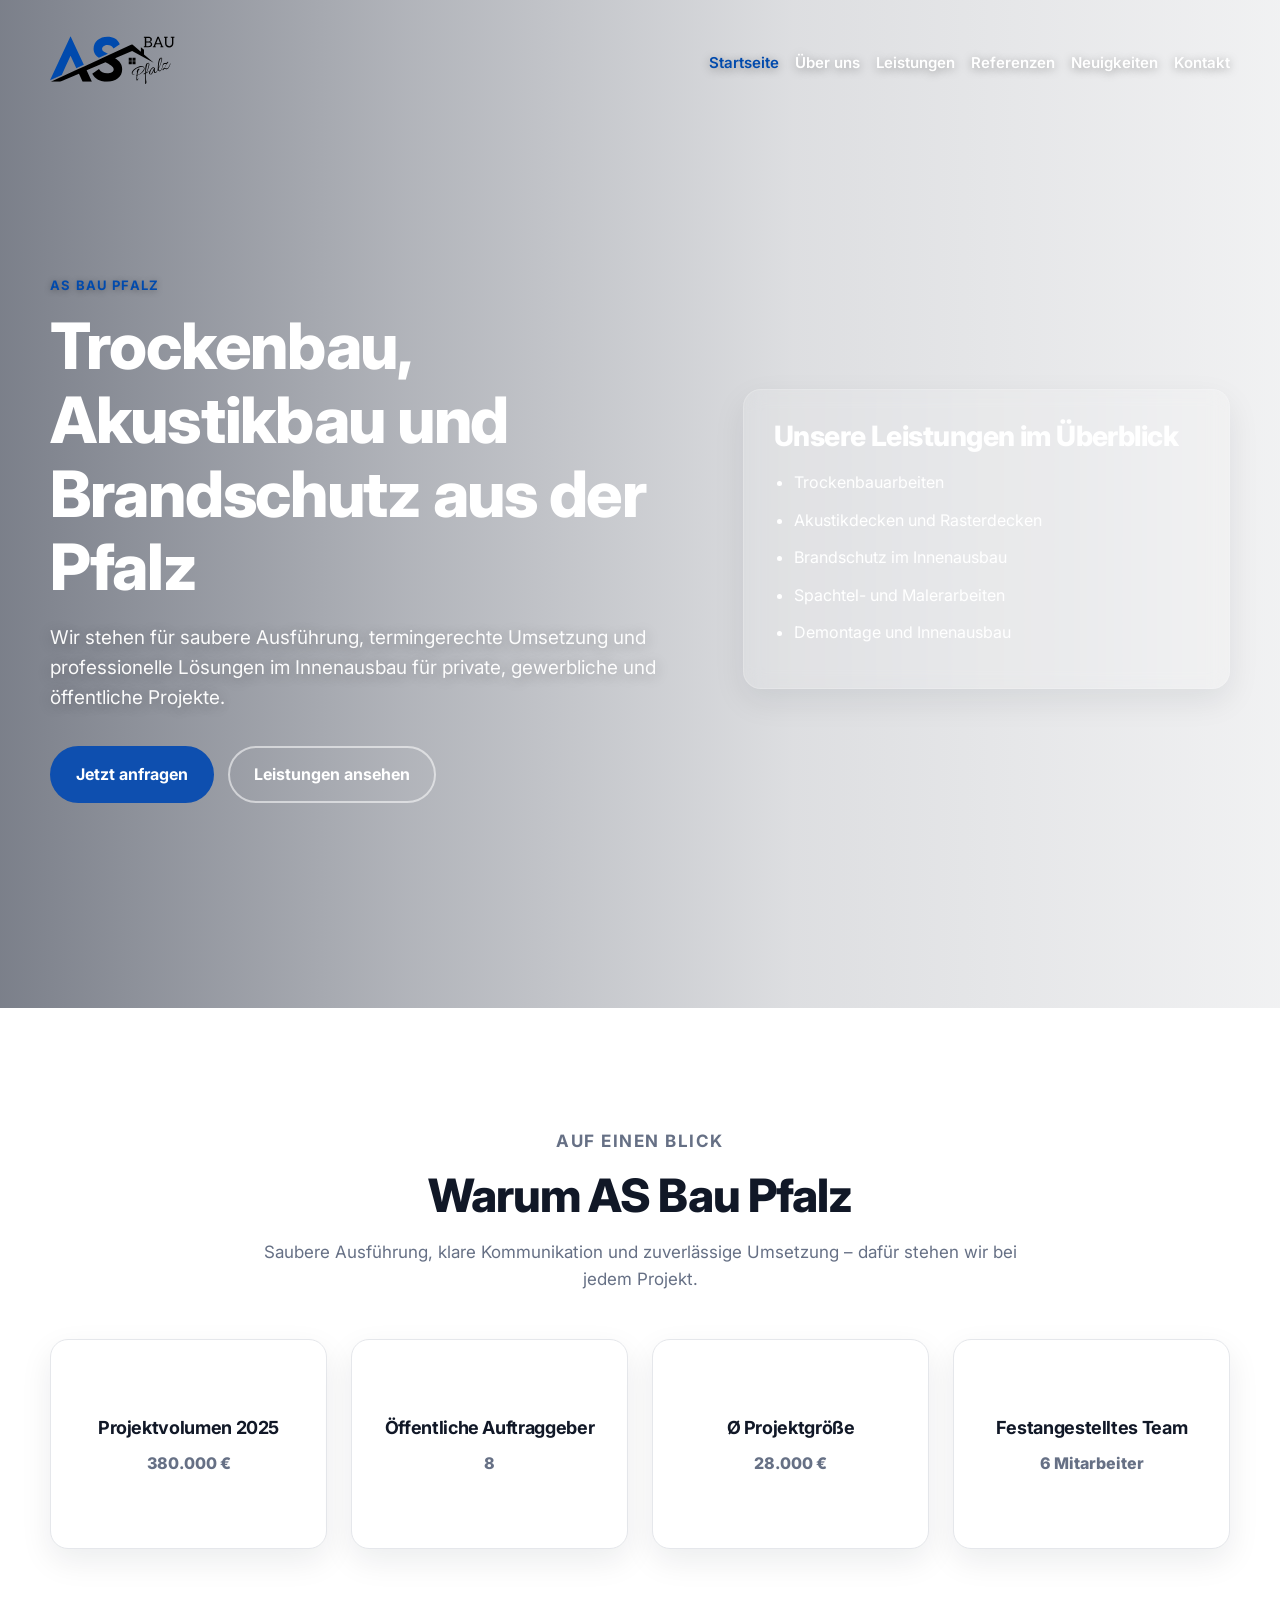
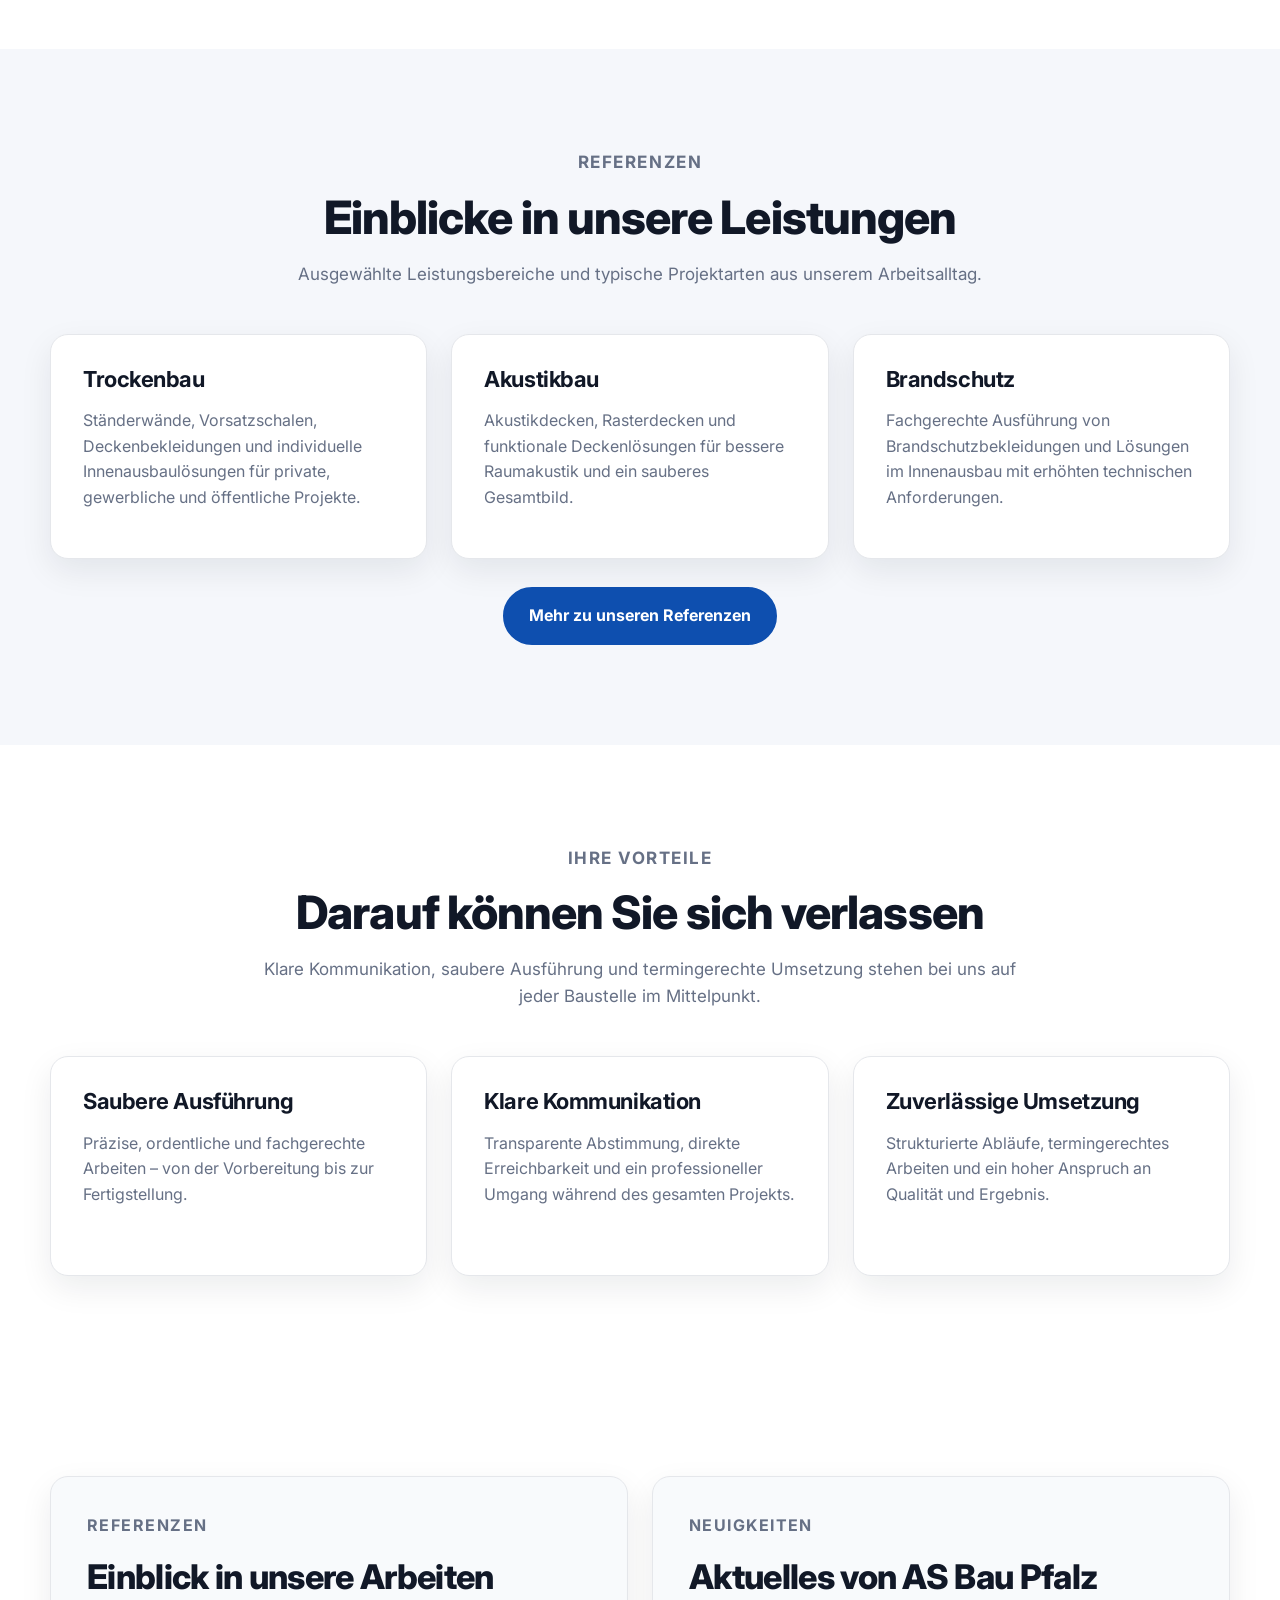
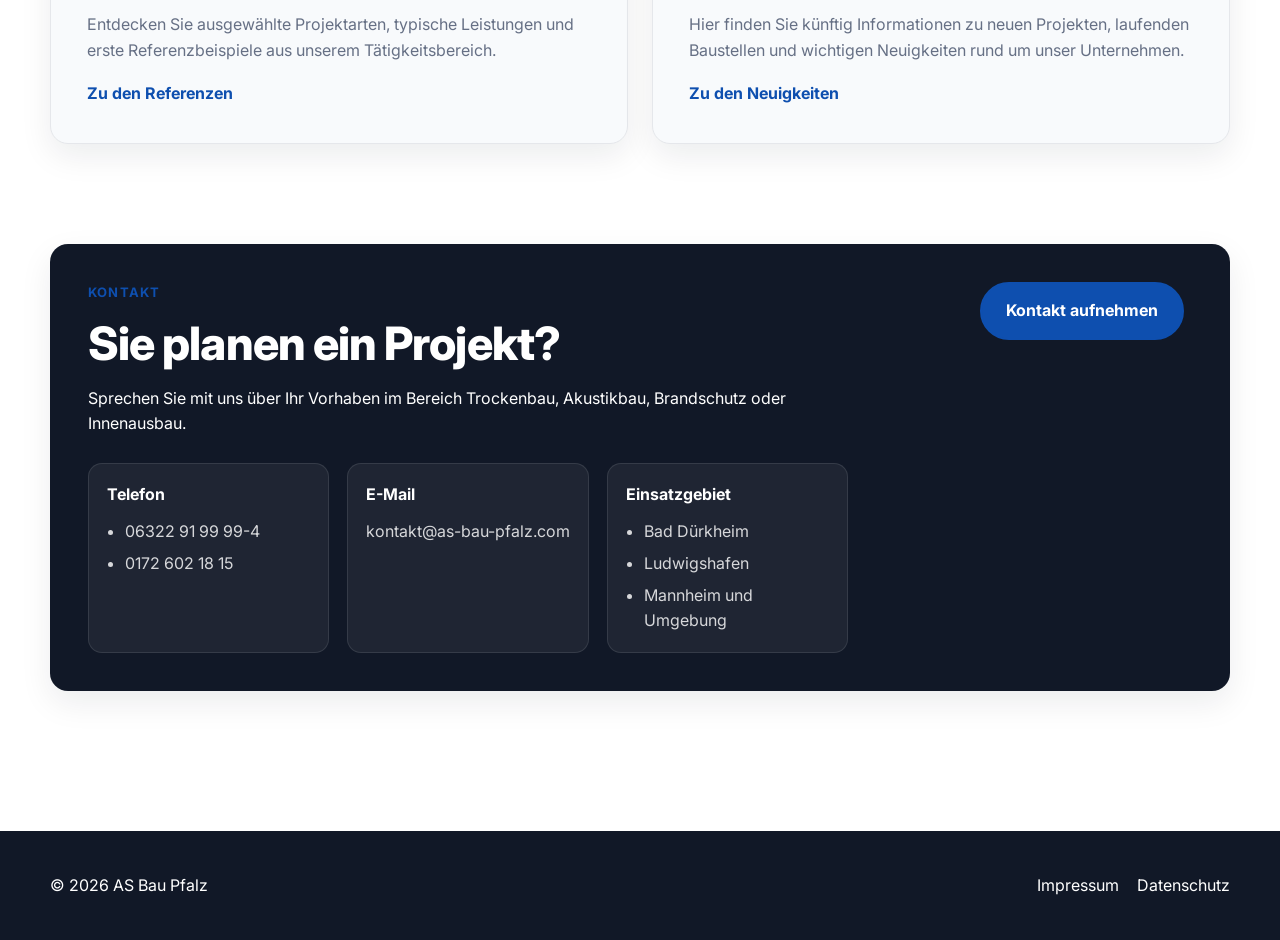
==== index.html @ c4ef08fb "Update index.html" ====
<!DOCTYPE html>
<html lang="de">
<head>
  <meta charset="UTF-8" />
  <meta name="viewport" content="width=device-width, initial-scale=1.0" />
  <title>AS Bau Pfalz | Trockenbau, Akustikbau und Brandschutz</title>
  <meta name="description" content="AS Bau Pfalz – Ihr Ansprechpartner für Trockenbau, Akustikbau, Brandschutz, Malerarbeiten und Innenausbau in Bad Dürkheim und Umgebung." />
  <link rel="stylesheet" href="style.css" />
</head>
<body>
  <header class="site-header site-header-overlay">
    <div class="container nav-wrap">
      <a href="index.html" class="brand">
        <img src="BAU (2500 x 2500 px).svg" alt="AS Bau Pfalz Logo" class="logo" />
      </a>
      <nav class="site-nav">
        <a href="index.html" class="active">Startseite</a>
        <a href="ueber-uns.html">Über uns</a>
        <a href="leistungen.html">Leistungen</a>
        <a href="referenzen.html">Referenzen</a>
        <a href="neuigkeiten.html">Neuigkeiten</a>
        <a href="kontakt.html">Kontakt</a>
      </nav>
    </div>
  </header>

  <main>
    <section class="hero hero-image" id="hero-banner">
      <div class="hero-overlay">
        <div class="container hero-grid">
          <div class="hero-content">
            <p class="eyebrow">AS BAU PFALZ</p>
            <h1>Trockenbau, Akustikbau und Brandschutz aus der Pfalz</h1>
            <p class="lead">
              Wir stehen für saubere Ausführung, termingerechte Umsetzung und professionelle Lösungen
              im Innenausbau für private, gewerbliche und öffentliche Projekte.
            </p>
            <div class="hero-actions">
              <a class="button" href="kontakt.html">Jetzt anfragen</a>
              <a class="button button-secondary" href="leistungen.html">Leistungen ansehen</a>
            </div>
          </div>

          <div class="hero-card">
            <h2>Unsere Leistungen im Überblick</h2>
            <ul class="check-list">
              <li>Trockenbauarbeiten</li>
              <li>Akustikdecken und Rasterdecken</li>
              <li>Brandschutz im Innenausbau</li>
              <li>Spachtel- und Malerarbeiten</li>
              <li>Demontage und Innenausbau</li>
            </ul>
          </div>
        </div>
      </div>
    </section>

    <section class="section section-intro">
  <div class="container">
    <div class="section-head section-head-center">
      <p class="eyebrow">AUF EINEN BLICK</p>
      <h2>Warum AS Bau Pfalz</h2>
      <p>
        Saubere Ausführung, klare Kommunikation und zuverlässige Umsetzung –
        dafür stehen wir bei jedem Projekt.
      </p>
    </div>

    <div class="grid-4">
      <article class="card card-stat">
        <h3>Projektvolumen 2025</h3>
        <p class="stat-number">380.000 €</p>
      </article>

      <article class="card card-stat">
        <h3>Öffentliche Auftraggeber</h3>
        <p class="stat-number">8</p>
      </article>

      <article class="card card-stat">
        <h3>Ø Projektgröße</h3>
        <p class="stat-number">28.000 €</p>
      </article>

      <article class="card card-stat">
        <h3>Festangestelltes Team</h3>
        <p class="stat-number">6 Mitarbeiter</p>
      </article>
    </div>
  </div>
</section>

    <section class="section section-alt">
  <div class="container">
    <div class="section-head section-head-center">
      <p class="eyebrow">REFERENZEN</p>
      <h2>Einblicke in unsere Leistungen</h2>
      <p>
        Ausgewählte Leistungsbereiche und typische Projektarten aus unserem Arbeitsalltag.
      </p>
    </div>

    <div class="grid-3">
      <article class="card card-service">
        <h3>Trockenbau</h3>
        <p>
          Ständerwände, Vorsatzschalen, Deckenbekleidungen und individuelle Innenausbaulösungen
          für private, gewerbliche und öffentliche Projekte.
        </p>
      </article>

      <article class="card card-service">
        <h3>Akustikbau</h3>
        <p>
          Akustikdecken, Rasterdecken und funktionale Deckenlösungen für bessere Raumakustik
          und ein sauberes Gesamtbild.
        </p>
      </article>

      <article class="card card-service">
        <h3>Brandschutz</h3>
        <p>
          Fachgerechte Ausführung von Brandschutzbekleidungen und Lösungen im Innenausbau
          mit erhöhten technischen Anforderungen.
        </p>
      </article>
    </div>

    <div style="text-align:center; margin-top: 28px;">
      <a class="button" href="referenzen.html">Mehr zu unseren Referenzen</a>
    </div>
  </div>
</section>

<section class="section">
  <div class="container">
    <div class="section-head section-head-center">
      <p class="eyebrow">IHRE VORTEILE</p>
      <h2>Darauf können Sie sich verlassen</h2>
      <p>
        Klare Kommunikation, saubere Ausführung und termingerechte Umsetzung
        stehen bei uns auf jeder Baustelle im Mittelpunkt.
      </p>
    </div>

    <div class="grid-3">
      <article class="card card-feature">
        <h3>Saubere Ausführung</h3>
        <p>
          Präzise, ordentliche und fachgerechte Arbeiten – von der Vorbereitung bis zur Fertigstellung.
        </p>
      </article>

      <article class="card card-feature">
        <h3>Klare Kommunikation</h3>
        <p>
          Transparente Abstimmung, direkte Erreichbarkeit und ein professioneller Umgang während des gesamten Projekts.
        </p>
      </article>

      <article class="card card-feature">
        <h3>Zuverlässige Umsetzung</h3>
        <p>
          Strukturierte Abläufe, termingerechtes Arbeiten und ein hoher Anspruch an Qualität und Ergebnis.
        </p>
      </article>
    </div>
  </div>
</section>
    
    <section class="section">
      <div class="container split split-highlight">
        <div class="card soft card-highlight">
          <p class="eyebrow">Referenzen</p>
          <h2>Einblick in unsere Arbeiten</h2>
          <p>
            Entdecken Sie ausgewählte Projektarten, typische Leistungen und erste Referenzbeispiele aus unserem Tätigkeitsbereich.
          </p>
          <a class="text-link" href="referenzen.html">Zu den Referenzen</a>
        </div>

        <div class="card soft card-highlight">
          <p class="eyebrow">Neuigkeiten</p>
          <h2>Aktuelles von AS Bau Pfalz</h2>
          <p>
            Hier finden Sie künftig Informationen zu neuen Projekten, laufenden Baustellen und wichtigen Neuigkeiten rund um unser Unternehmen.
          </p>
          <a class="text-link" href="neuigkeiten.html">Zu den Neuigkeiten</a>
        </div>
      </div>
    </section>

    <section class="section cta-section">
  <div class="container cta-box contact-cta-box">
    <div class="contact-cta-content">
      <p class="eyebrow">KONTAKT</p>
      <h2>Sie planen ein Projekt?</h2>
      <p>
        Sprechen Sie mit uns über Ihr Vorhaben im Bereich Trockenbau, Akustikbau,
        Brandschutz oder Innenausbau.
      </p>

      <div class="contact-cta-details">
        <div class="contact-cta-item">
          <strong>Telefon</strong>
          <ul>
            <li>06322 91 99 99-4</li>
            <li>0172 602 18 15</li>
          </ul>
        </div>

        <div class="contact-cta-item">
          <strong>E-Mail</strong>
          <p class="single-line">kontakt@as-bau-pfalz.com</p>
        </div>

        <div class="contact-cta-item">
          <strong>Einsatzgebiet</strong>
          <ul>
            <li>Bad Dürkheim</li>
            <li>Ludwigshafen</li>
            <li>Mannheim und Umgebung</li>
          </ul>
        </div>
      </div>
    </div>

    <div class="contact-cta-action">
      <a class="button" href="kontakt.html">Kontakt aufnehmen</a>
    </div>
  </div>
</section>
  </main>

  <footer class="site-footer">
    <div class="container footer-wrap">
      <p>© 2026 AS Bau Pfalz</p>
      <div class="footer-links">
        <a href="impressum.html">Impressum</a>
        <a href="datenschutz.html">Datenschutz</a>
      </div>
    </div>
  </footer>

  <script>
    (function () {
      const hero = document.getElementById('hero-banner');
      if (!hero) return;

      let ticking = false;

      function updateParallax() {
        const scrollY = window.scrollY || window.pageYOffset;
        const rect = hero.getBoundingClientRect();
        const heroTop = scrollY + rect.top;
        const heroHeight = hero.offsetHeight;
        const distance = scrollY - heroTop;

        if (scrollY <= heroTop + heroHeight) {
          const speed = 0.35;
          const yPos = distance * speed;
          hero.style.backgroundPosition = `center ${yPos}px`;
        }

        ticking = false;
      }

      window.addEventListener('scroll', function () {
        if (!ticking) {
          window.requestAnimationFrame(updateParallax);
          ticking = true;
        }
      });

      updateParallax();
    })();
  </script>
</body>
</html>
---- style.css ----
@import url('https://fonts.googleapis.com/css2?family=Inter:wght@400;500;600;700;800&display=swap');

:root {
  --primary: #0E4FAF;
  --dark: #111827;
  --dark-2: #1F2937;
  --light: #F5F7FB;
  --white: #FFFFFF;
  --muted: #667085;
  --border: #E5E7EB;
  --shadow: 0 12px 32px rgba(17, 24, 39, 0.08);
  --radius: 18px;
  --container: 1180px;
}

* {
  box-sizing: border-box;
}

html {
  scroll-behavior: smooth;
}

body {
  margin: 0;
  font-family: 'Inter', Arial, sans-serif;
  color: var(--dark);
  background: var(--white);
  line-height: 1.6;
}

a {
  color: inherit;
  text-decoration: none;
}

img {
  max-width: 100%;
  display: block;
}

.container {
  width: min(100% - 40px, var(--container));
  margin: 0 auto;
}

.site-header {
  z-index: 30;
}

.site-header-overlay {
  position: absolute;
  top: 0;
  left: 0;
  width: 100%;
  background: transparent;
  border-bottom: none;
}

.nav-wrap {
  display: flex;
  align-items: center;
  justify-content: space-between;
  min-height: 118px;
  gap: 24px;
}

.brand {
  display: flex;
  align-items: center;
  padding: 0;
  line-height: 1;
  flex-shrink: 0;
}

.logo {
  height: 125px;
  width: auto;
  max-width: none;
}

.site-nav {
  display: flex;
  gap: 16px;
  flex-wrap: nowrap;
  align-items: center;
}

.site-nav a {
  font-weight: 600;
  color: #ffffff;
  font-size: 15px;
  transition: 0.2s ease;
  white-space: nowrap;
  text-shadow: 0 2px 10px rgba(0, 0, 0, 0.35);
}

.site-nav a.active,
.site-nav a:hover {
  color: #004aad;
}

.hero.hero-image {
  background: url('fahrzeug.png') center 0 / cover no-repeat;
  color: var(--white);
  min-height: 112vh;
  position: relative;
  padding: 0;
  will-change: background-position;
}

.hero-overlay {
  background: linear-gradient(
    90deg,
    rgba(15, 23, 42, 0.55) 0%,
    rgba(15, 23, 42, 0.32) 32%,
    rgba(15, 23, 42, 0.14) 62%,
    rgba(15, 23, 42, 0.06) 100%
  );
  min-height: 112vh;
  display: flex;
  align-items: center;
  padding-top: 110px;
  padding-bottom: 40px;
}

.hero-grid {
  display: grid;
  grid-template-columns: 1.15fr 0.85fr;
  gap: 34px;
  align-items: center;
}

.eyebrow {
  color: var(--primary);
  font-weight: 700;
  text-transform: uppercase;
  letter-spacing: 0.09em;
  font-size: 13px;
  margin: 0 0 14px;
}

.hero .eyebrow {
  color: #004aad !important;
  text-shadow: 0 1px 6px rgba(0, 0, 0, 0.35);
}

h1, h2, h3 {
  line-height: 1.15;
  margin-top: 0;
  letter-spacing: -0.02em;
}

h1 {
  font-size: clamp(40px, 6vw, 64px);
  margin-bottom: 18px;
  font-weight: 800;
}

h2 {
  font-size: clamp(30px, 4vw, 46px);
  margin-bottom: 16px;
  font-weight: 800;
}

h3 {
  font-size: 22px;
  margin-bottom: 12px;
  font-weight: 700;
}

.lead {
  font-size: 19px;
  max-width: 720px;
  color: rgba(255,255,255,0.96);
  text-shadow: 0 2px 14px rgba(0,0,0,0.28);
}

.hero-actions {
  display: flex;
  gap: 14px;
  flex-wrap: wrap;
  margin-top: 32px;
}

.button {
  display: inline-flex;
  align-items: center;
  justify-content: center;
  padding: 14px 24px;
  border-radius: 999px;
  background: var(--primary);
  color: var(--white);
  font-weight: 700;
  border: 2px solid var(--primary);
  transition: 0.2s ease;
}

.button:hover {
  transform: translateY(-1px);
  opacity: 0.96;
}

.button-secondary {
  background: transparent;
  border-color: rgba(255,255,255,0.55);
  color: var(--white);
}

.hero-card,
.card,
.cta-box {
  border-radius: var(--radius);
  box-shadow: var(--shadow);
}

.hero-card {
  background: rgba(255,255,255,0.12);
  border: 1px solid rgba(255,255,255,0.18);
  padding: 30px;
  backdrop-filter: blur(10px);
}

.hero-card h2 {
  color: #ffffff;
  font-size: 28px;
}

.check-list {
  margin: 18px 0 0;
  padding-left: 20px;
}

.check-list li {
  margin-bottom: 12px;
}

.section {
  padding: 100px 0;
}

.section-alt {
  background: var(--light);
}

.section-head {
  max-width: 800px;
  margin-bottom: 34px;
}

.section-head p {
  color: var(--muted);
  max-width: 760px;
  font-size: 17px;
}

.section-intro {
  padding-top: 120px;
}

.section-head-center {
  text-align: center;
  margin: 0 auto 46px;
  max-width: 900px;
}

.section-head-center h2 {
  max-width: 1000px;
  margin-left: auto;
  margin-right: auto;
}

.section-head-center p {
  margin-left: auto;
  margin-right: auto;
  max-width: 760px;
}

.grid-3 {
  display: grid;
  grid-template-columns: repeat(3, minmax(0, 1fr));
  gap: 24px;
}

.grid-4 {
  display: grid;
  grid-template-columns: repeat(4, minmax(0, 1fr));
  gap: 24px;
}

.card {
  background: var(--white);
  padding: 32px;
  border: 1px solid var(--border);
}

.card p {
  color: var(--muted);
  font-size: 16px;
}

.card-service,
.card-highlight,
.card-stat,
.card-feature {
  transition: transform 0.2s ease, box-shadow 0.2s ease;
}

.card-service:hover,
.card-highlight:hover,
.card-stat:hover,
.card-feature:hover {
  transform: translateY(-4px);
  box-shadow: 0 16px 36px rgba(17, 24, 39, 0.10);
}

.card-service {
  min-height: 220px;
}

.card-feature {
  min-height: 220px;
}

.card-stat {
  min-height: 210px;
  display: flex;
  flex-direction: column;
  justify-content: center;
  text-align: center;
  padding: 28px 24px;
}

.card-stat h3 {
  font-size: 18px;
  margin-bottom: 14px;
  line-height: 1.35;
}

.stat-number {
  font-size: 32px;
  font-weight: 800;
  color: var(--dark);
  line-height: 1.2;
  margin: 0;
}

.soft {
  background: #F8FAFC;
}

.split {
  display: grid;
  grid-template-columns: 1fr 1fr;
  gap: 24px;
}

.split-highlight {
  align-items: stretch;
}

.card-highlight {
  padding: 36px;
}

.card-highlight h2 {
  font-size: 34px;
  margin-bottom: 14px;
}

.card-highlight p {
  margin-bottom: 18px;
}

.text-link {
  color: var(--primary);
  font-weight: 700;
}

.cta-section {
  padding-top: 0;
}

.cta-box {
  background: var(--dark);
  color: var(--white);
  padding: 38px;
  display: flex;
  align-items: center;
  justify-content: space-between;
  gap: 22px;
}

.contact-cta-box {
  align-items: flex-start;
}

.contact-cta-content {
  max-width: 760px;
}

.contact-cta-details {
  display: grid;
  grid-template-columns: repeat(3, minmax(0, 1fr));
  gap: 18px;
  margin-top: 26px;
}

.contact-cta-item {
  background: rgba(255, 255, 255, 0.06);
  border: 1px solid rgba(255, 255, 255, 0.10);
  border-radius: 14px;
  padding: 18px;
}

.contact-cta-item strong {
  display: block;
  color: var(--white);
  margin-bottom: 12px;
  font-size: 16px;
}

.contact-cta-item p {
  margin: 0;
  color: rgba(255,255,255,0.82);
}

.contact-cta-item ul {
  margin: 0;
  padding-left: 18px;
  color: rgba(255,255,255,0.82);
}

.contact-cta-item li {
  margin-bottom: 6px;
}

.contact-cta-item li:last-child {
  margin-bottom: 0;
}

.contact-cta-item .single-line {
  white-space: nowrap;
  word-break: normal;
  overflow-wrap: normal;
}

.contact-cta-action {
  display: flex;
  align-items: center;
  justify-content: center;
  min-width: 220px;
  height: 100%;
}

.page-hero {
  background: var(--light);
  padding: 80px 0 54px;
  border-bottom: 1px solid var(--border);
}

.page-hero p {
  max-width: 760px;
  color: var(--muted);
  font-size: 17px;
}

.content-grid {
  display: grid;
  grid-template-columns: 1fr 1fr;
  gap: 24px;
}

.list-clean {
  padding-left: 20px;
}

.list-clean li {
  margin-bottom: 10px;
}

.review {
  border-left: 4px solid var(--primary);
}

.news-item + .news-item {
  margin-top: 22px;
}

.contact-box p,
.legal p {
  margin: 0 0 12px;
}

.site-footer {
  background: var(--dark);
  color: var(--white);
  padding: 26px 0;
  margin-top: 40px;
}

.footer-wrap {
  display: flex;
  align-items: center;
  justify-content: space-between;
  gap: 18px;
  flex-wrap: wrap;
}

.footer-links {
  display: flex;
  gap: 18px;
  flex-wrap: wrap;
}

.footer-links a:hover {
  color: #BFDBFE;
}

@media (max-width: 1200px) {
  .grid-4 {
    grid-template-columns: repeat(2, minmax(0, 1fr));
  }
}

@media (max-width: 1100px) {
  .site-nav {
    gap: 12px;
  }

  .site-nav a {
    font-size: 14px;
  }

  .logo {
    height: 96px;
  }
}

@media (max-width: 960px) {
  .hero-grid,
  .grid-3,
  .grid-4,
  .split,
  .content-grid,
  .contact-cta-details {
    grid-template-columns: 1fr;
  }

  .nav-wrap {
    align-items: flex-start;
    padding: 14px 0;
    flex-direction: column;
    min-height: auto;
  }

  .site-nav {
    gap: 14px;
    flex-wrap: wrap;
  }

  .cta-box {
    flex-direction: column;
    align-items: flex-start;
  }

  .contact-cta-action {
    width: 100%;
    justify-content: flex-start;
  }

  .contact-cta-item .single-line {
    white-space: normal;
  }

  .logo {
    height: 82px;
  }

  .hero.hero-image,
  .hero-overlay {
    min-height: 100vh;
  }

  .hero.hero-image {
    background-position: center center !important;
  }
}
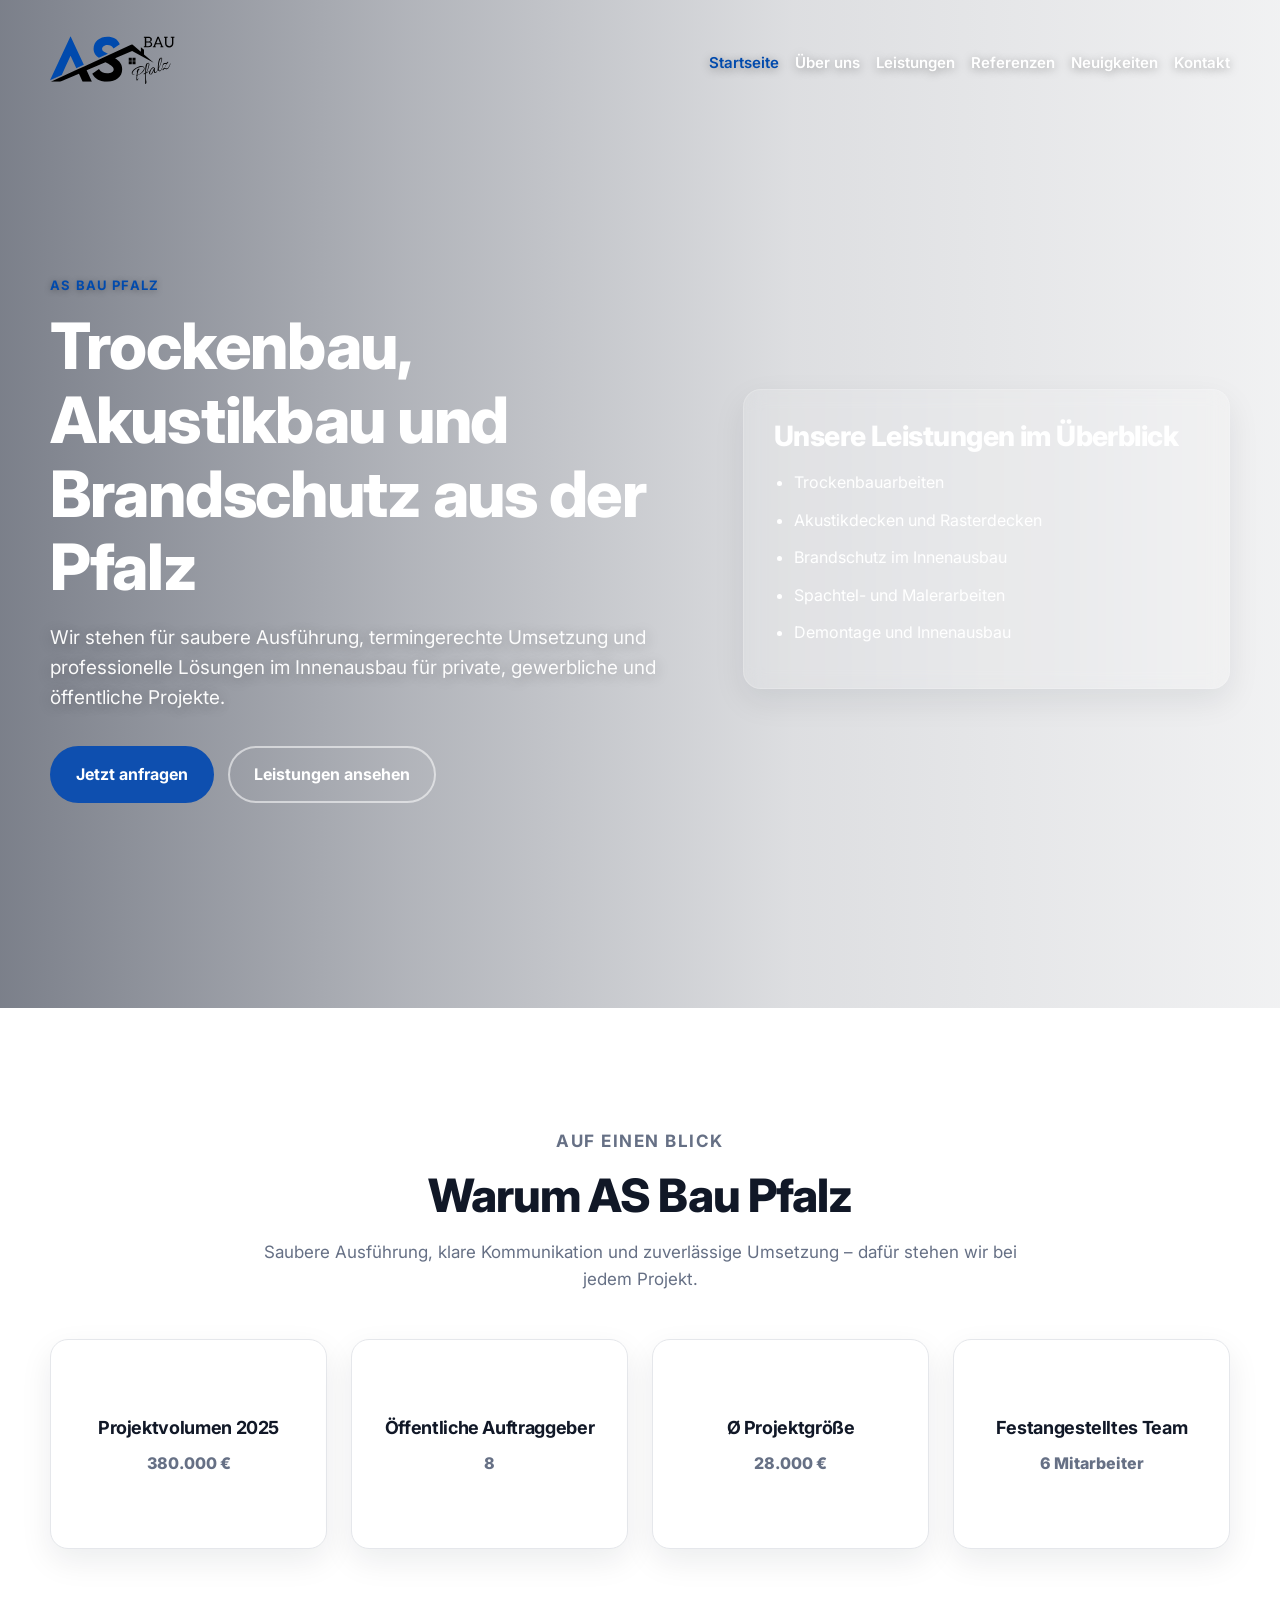
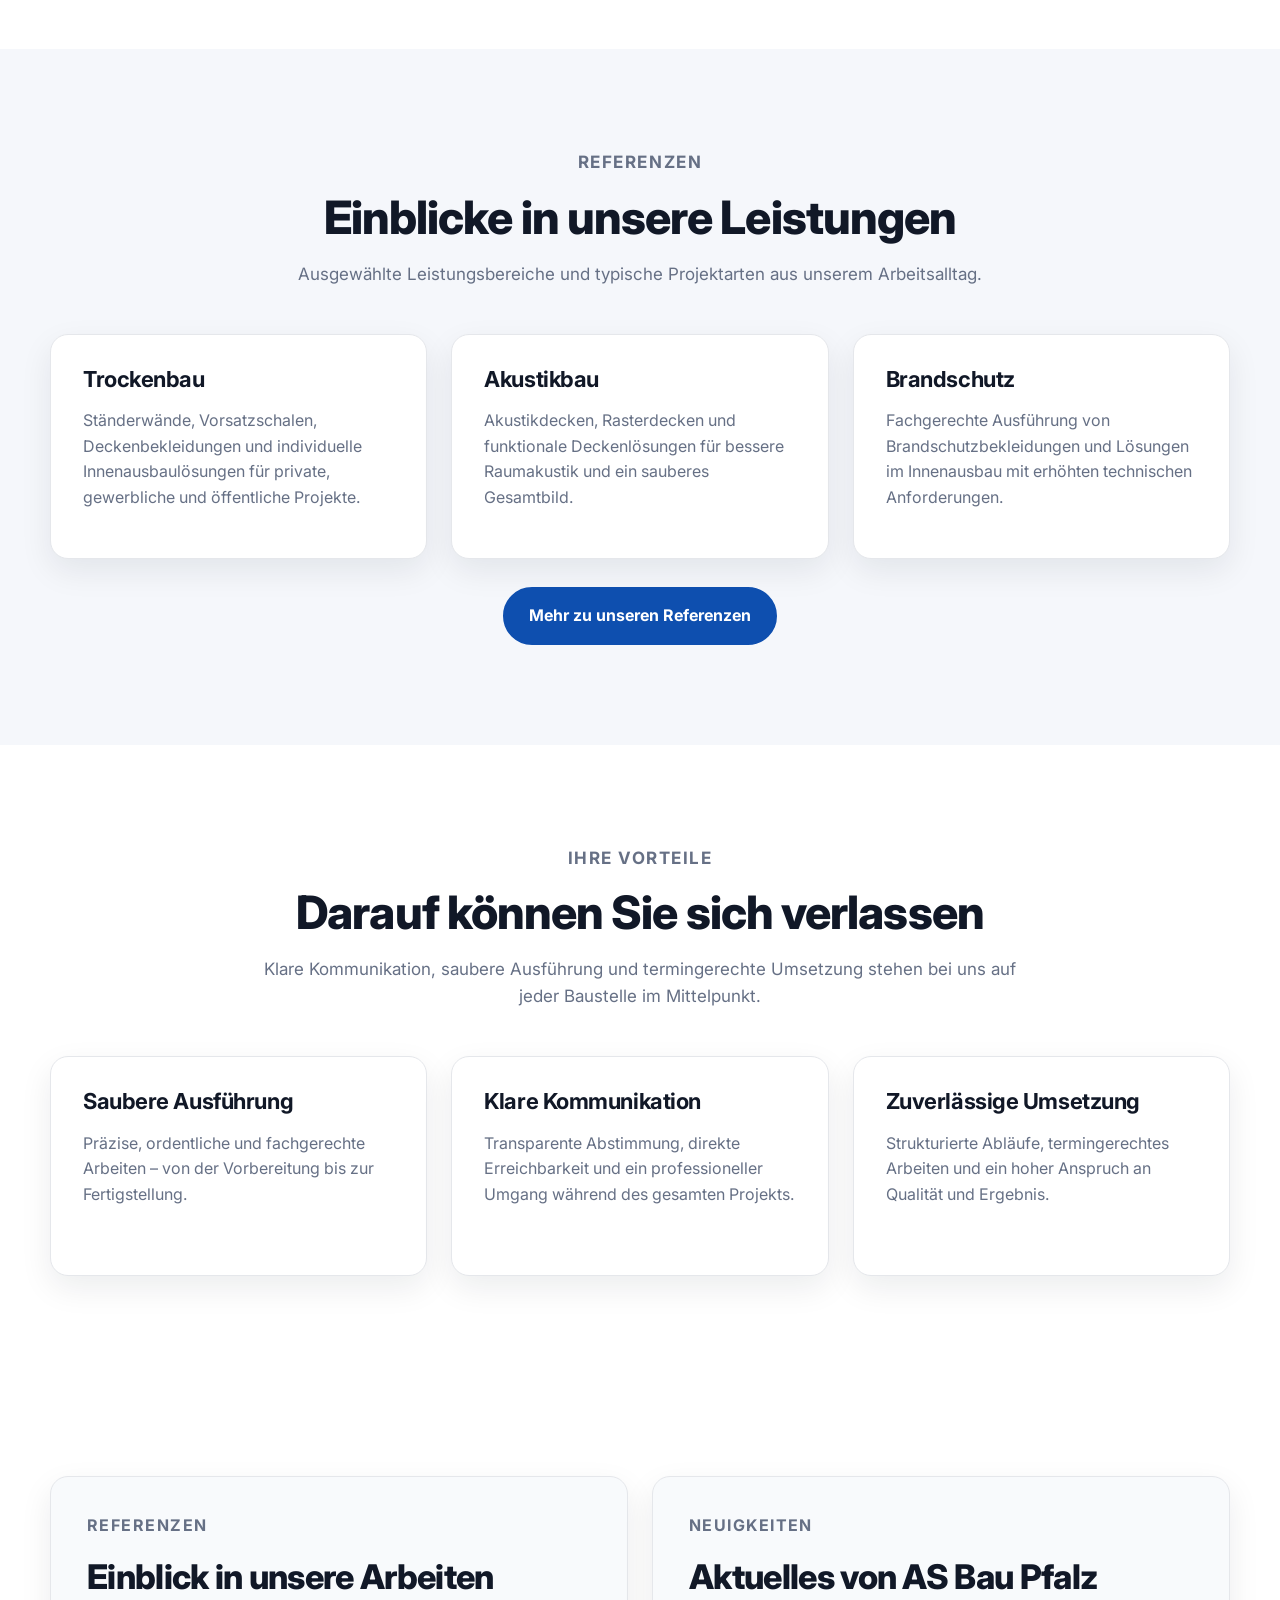
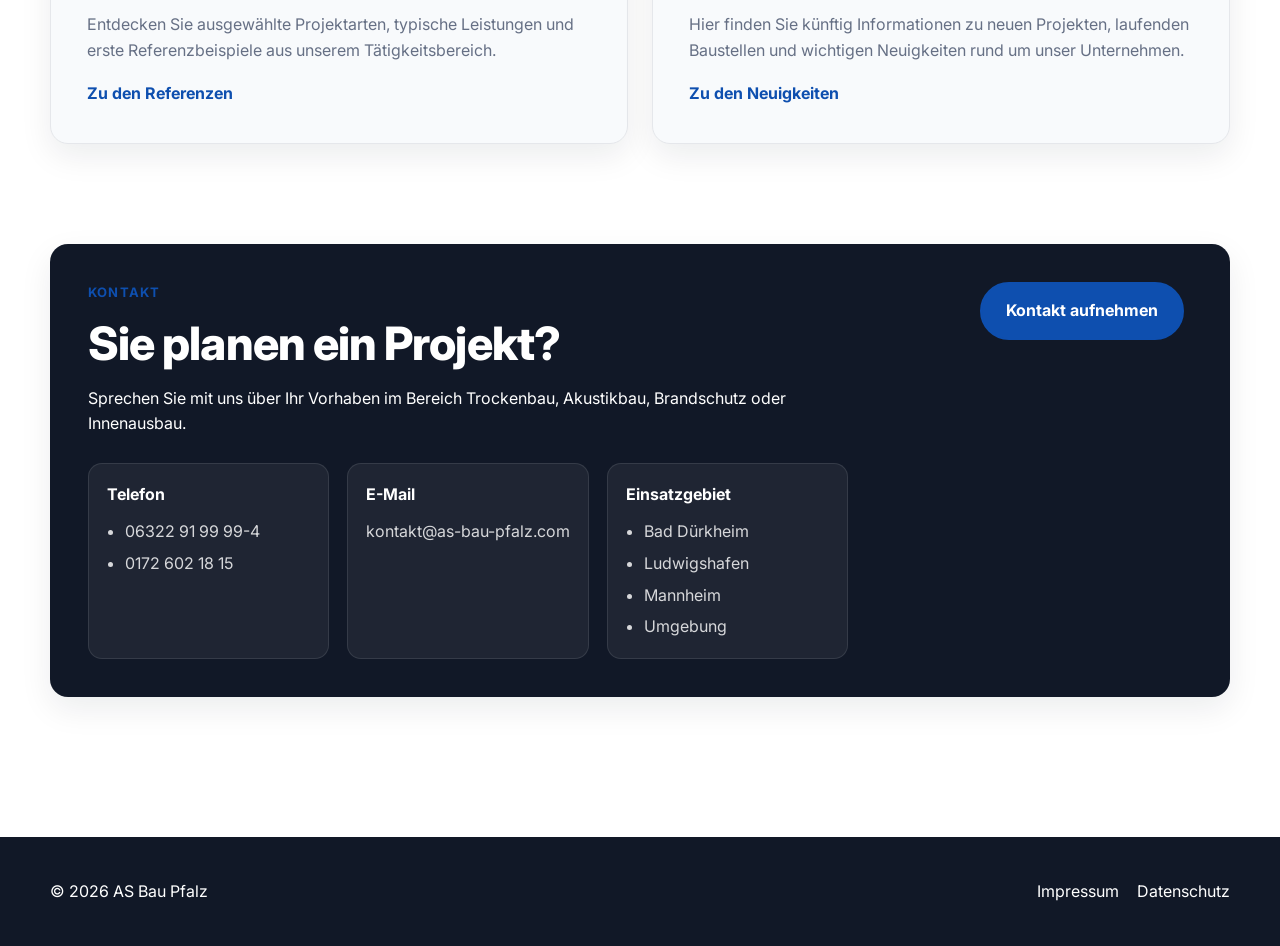
==== commit b4ff4f09: "Update index.html" ====
--- a/index.html
+++ b/index.html
@@ -219,7 +219,8 @@
           <ul>
             <li>Bad Dürkheim</li>
             <li>Ludwigshafen</li>
-            <li>Mannheim und Umgebung</li>
+            <li>Mannheim</li>
+            <li>Umgebung</li>
           </ul>
         </div>
       </div>
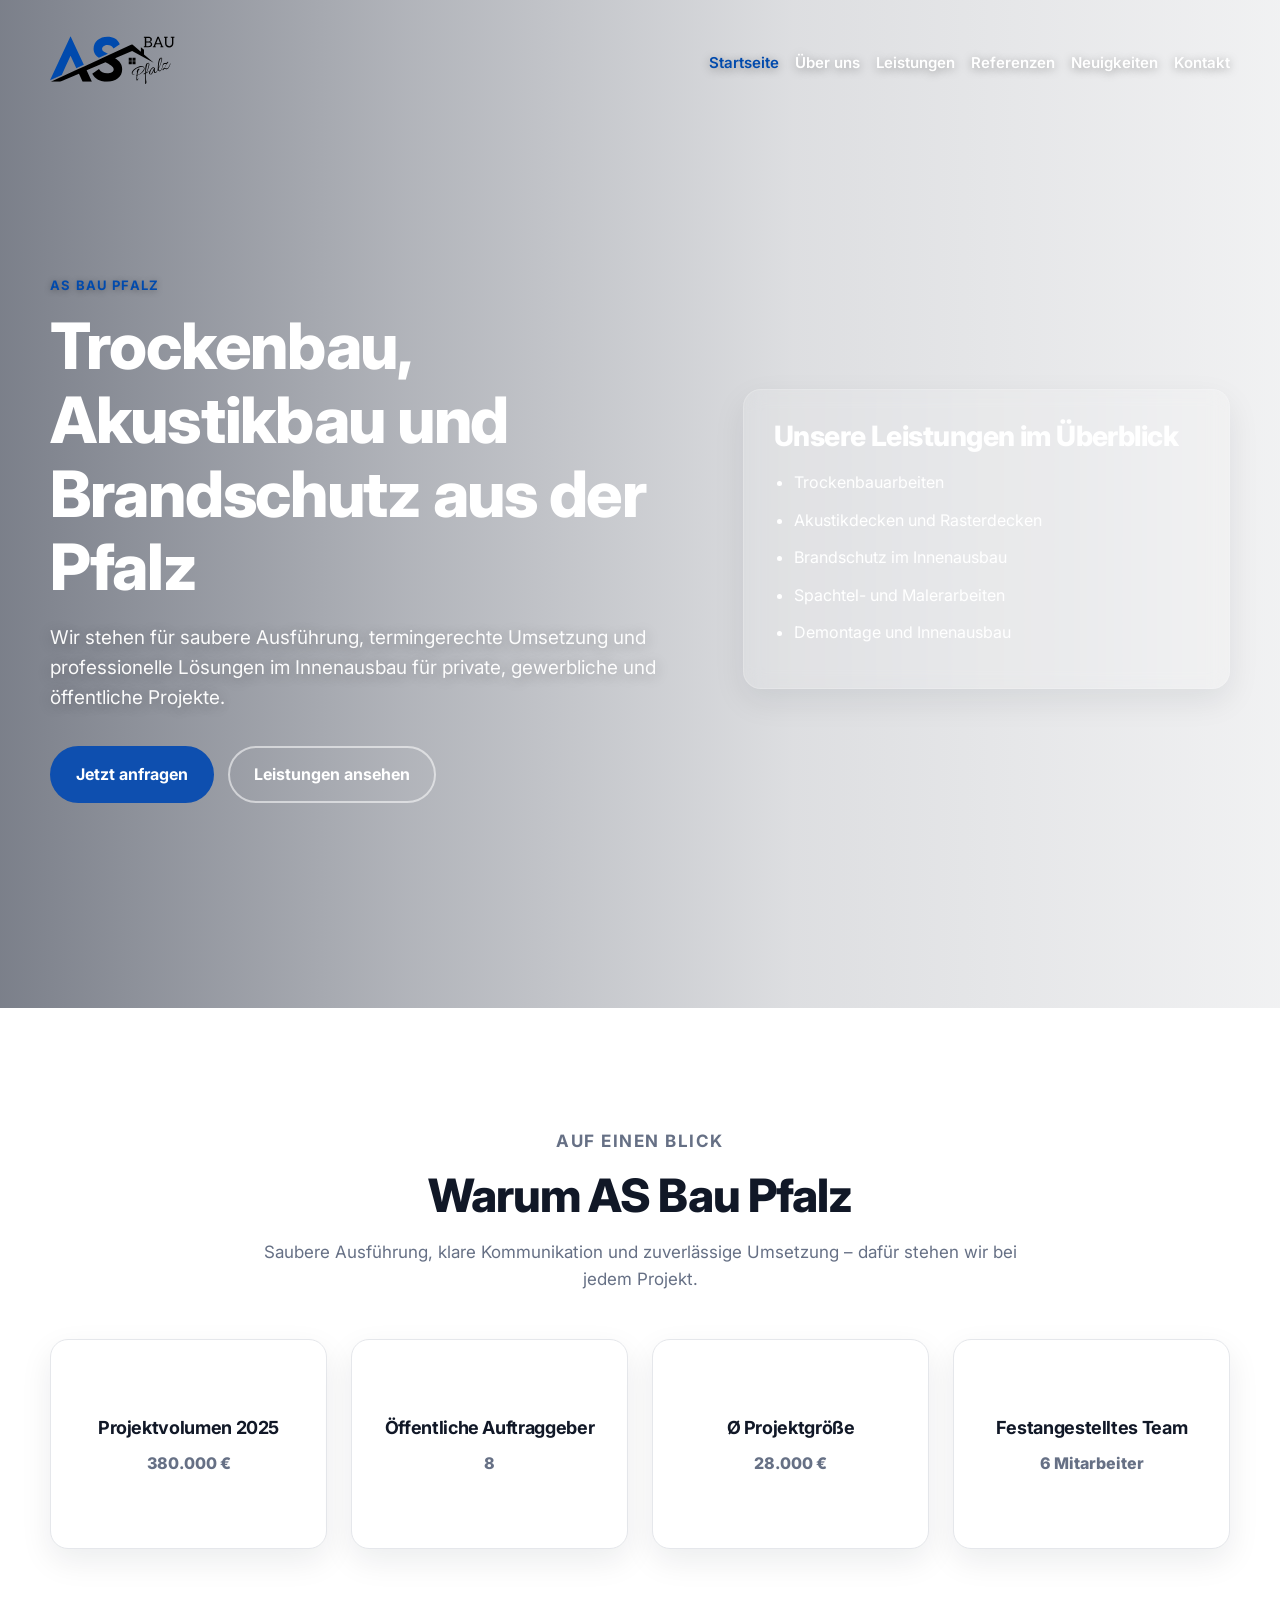
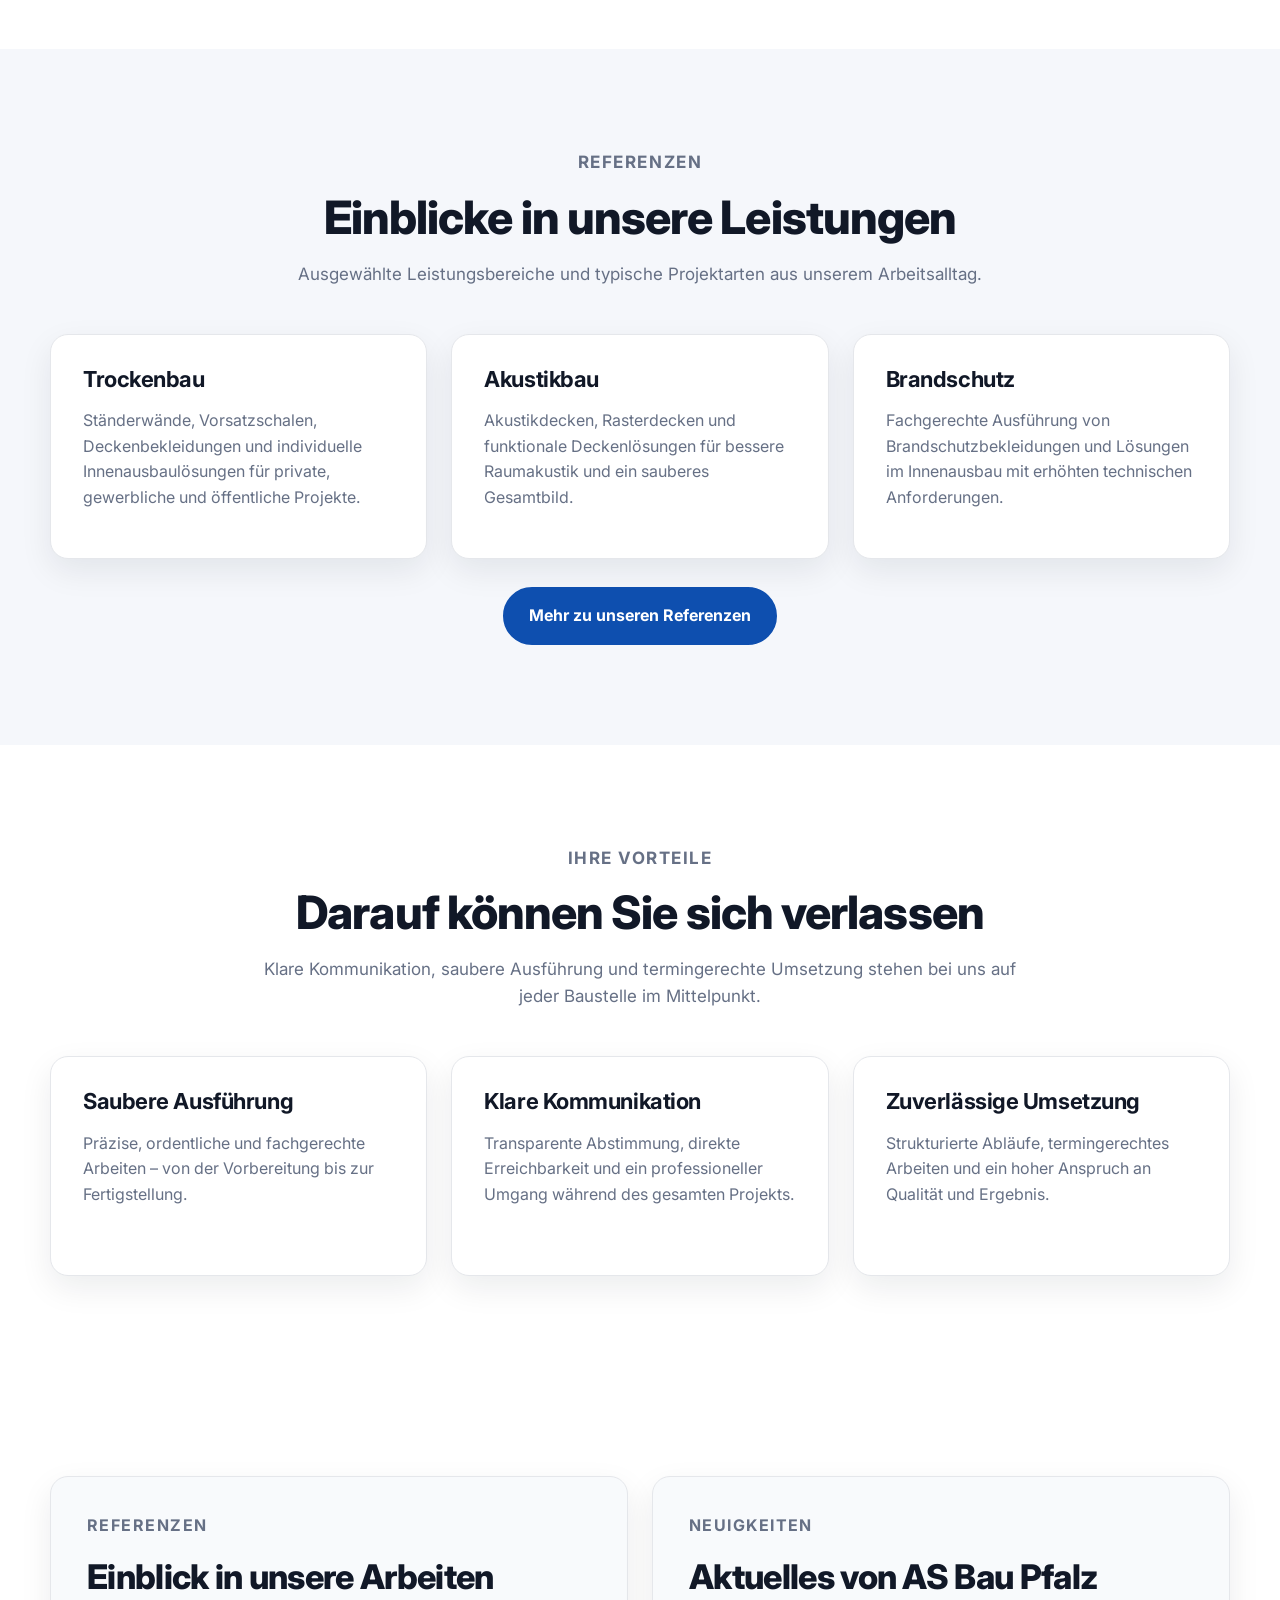
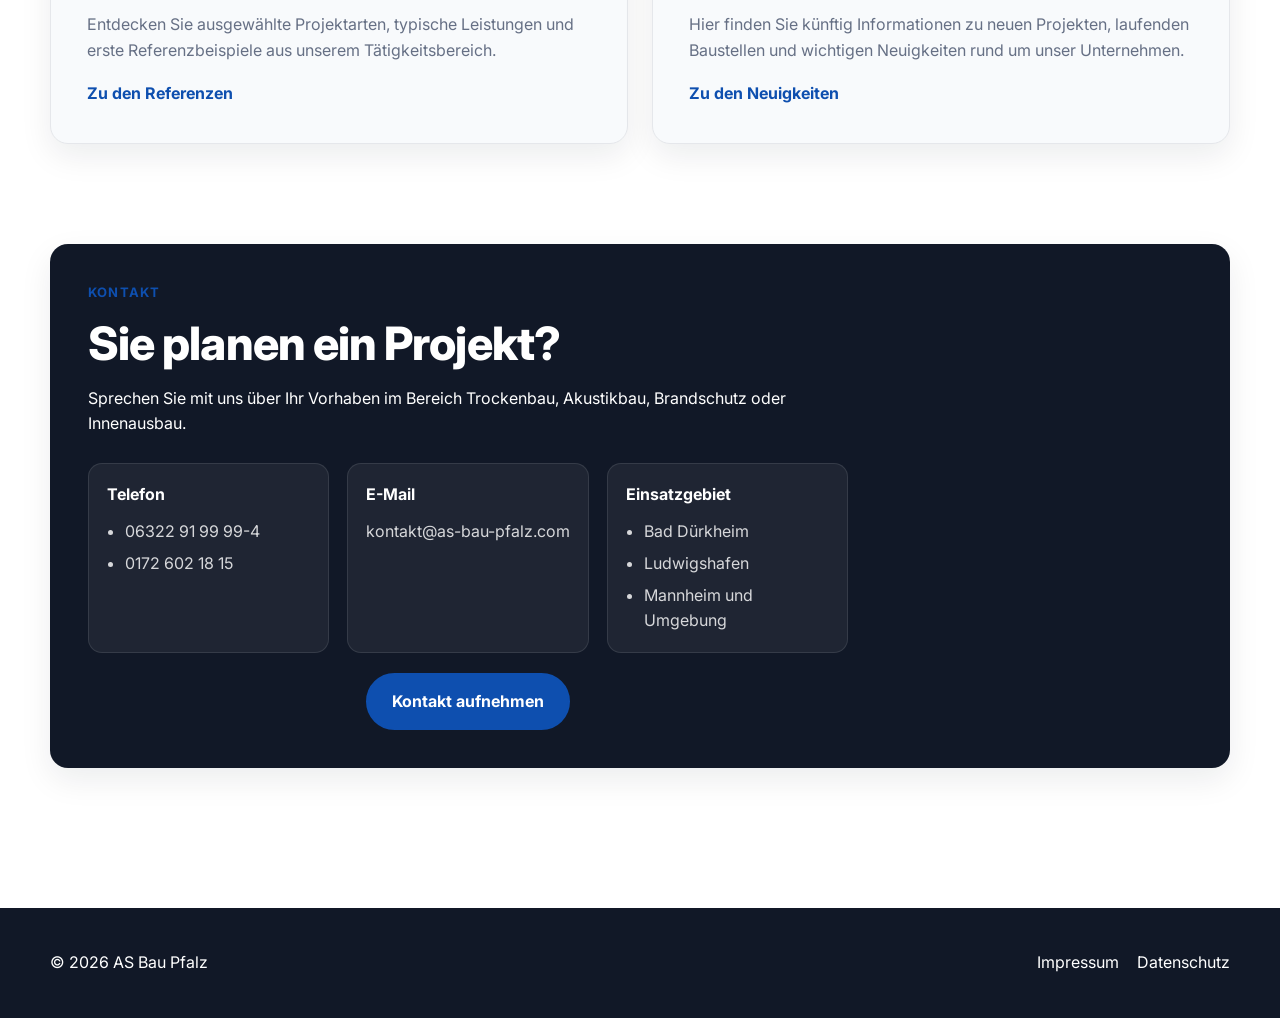
==== commit c1d33739: "Update index.html" ====
--- a/index.html
+++ b/index.html
@@ -200,31 +200,29 @@
         Brandschutz oder Innenausbau.
       </p>
 
-      <div class="contact-cta-details">
-        <div class="contact-cta-item">
-          <strong>Telefon</strong>
-          <ul>
-            <li>06322 91 99 99-4</li>
-            <li>0172 602 18 15</li>
-          </ul>
-        </div>
-
-        <div class="contact-cta-item">
-          <strong>E-Mail</strong>
-          <p class="single-line">kontakt@as-bau-pfalz.com</p>
-        </div>
-
-        <div class="contact-cta-item">
-          <strong>Einsatzgebiet</strong>
-          <ul>
-            <li>Bad Dürkheim</li>
-            <li>Ludwigshafen</li>
-            <li>Mannheim</li>
-            <li>Umgebung</li>
-          </ul>
-        </div>
-      </div>
-    </div>
+     <div class="contact-cta-details">
+  <div class="contact-cta-item">
+    <strong>Telefon</strong>
+    <ul>
+      <li>06322 91 99 99-4</li>
+      <li>0172 602 18 15</li>
+    </ul>
+  </div>
+
+  <div class="contact-cta-item">
+    <strong>E-Mail</strong>
+    <p class="single-line">kontakt@as-bau-pfalz.com</p>
+  </div>
+
+  <div class="contact-cta-item">
+    <strong>Einsatzgebiet</strong>
+    <ul>
+      <li>Bad Dürkheim</li>
+      <li>Ludwigshafen</li>
+      <li>Mannheim und Umgebung</li>
+    </ul>
+  </div>
+</div>
 
     <div class="contact-cta-action">
       <a class="button" href="kontakt.html">Kontakt aufnehmen</a>
--- a/style.css
+++ b/style.css
@@ -447,10 +447,10 @@
 
 .contact-cta-action {
   display: flex;
-  align-items: center;
+  align-items: flex-start;
   justify-content: center;
   min-width: 220px;
-  height: 100%;
+  padding-top: 20px;
 }
 
 .page-hero {
@@ -567,6 +567,7 @@
   .contact-cta-action {
     width: 100%;
     justify-content: flex-start;
+    padding-top: 0;
   }
 
   .contact-cta-item .single-line {
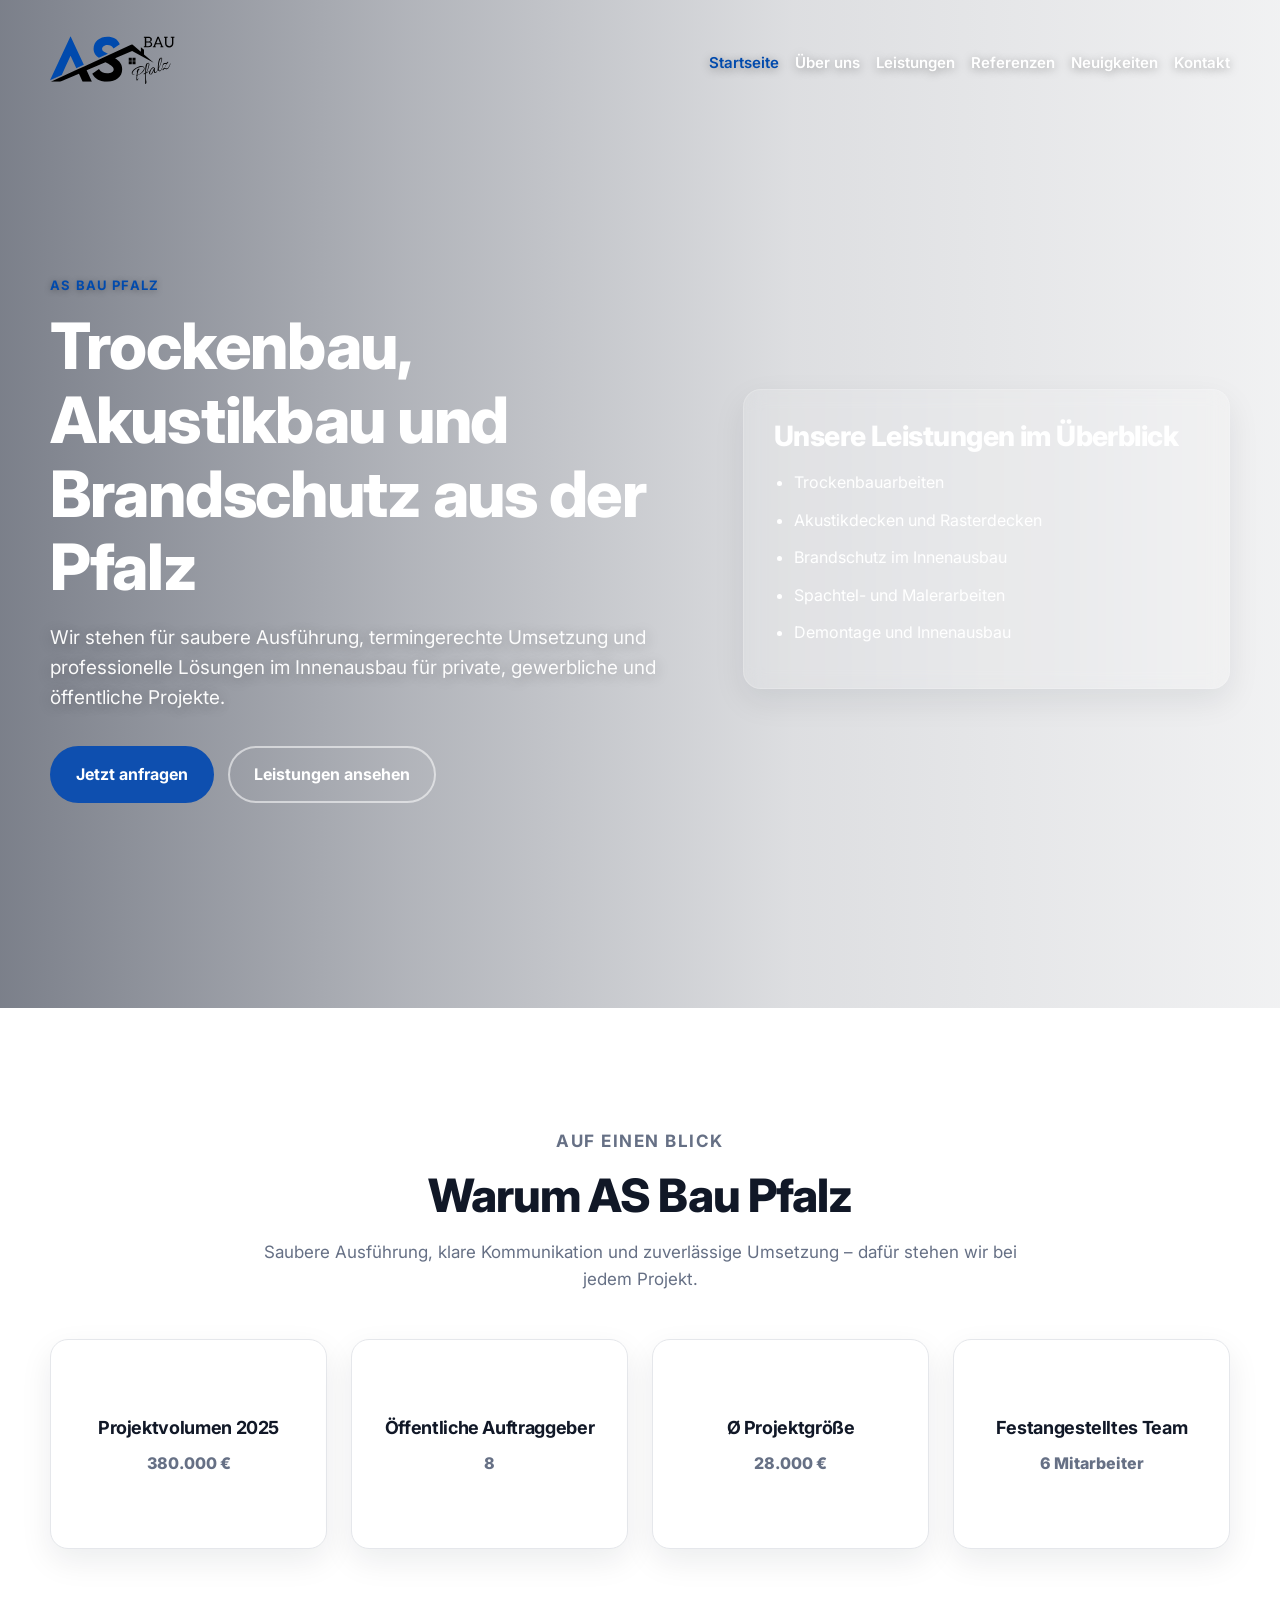
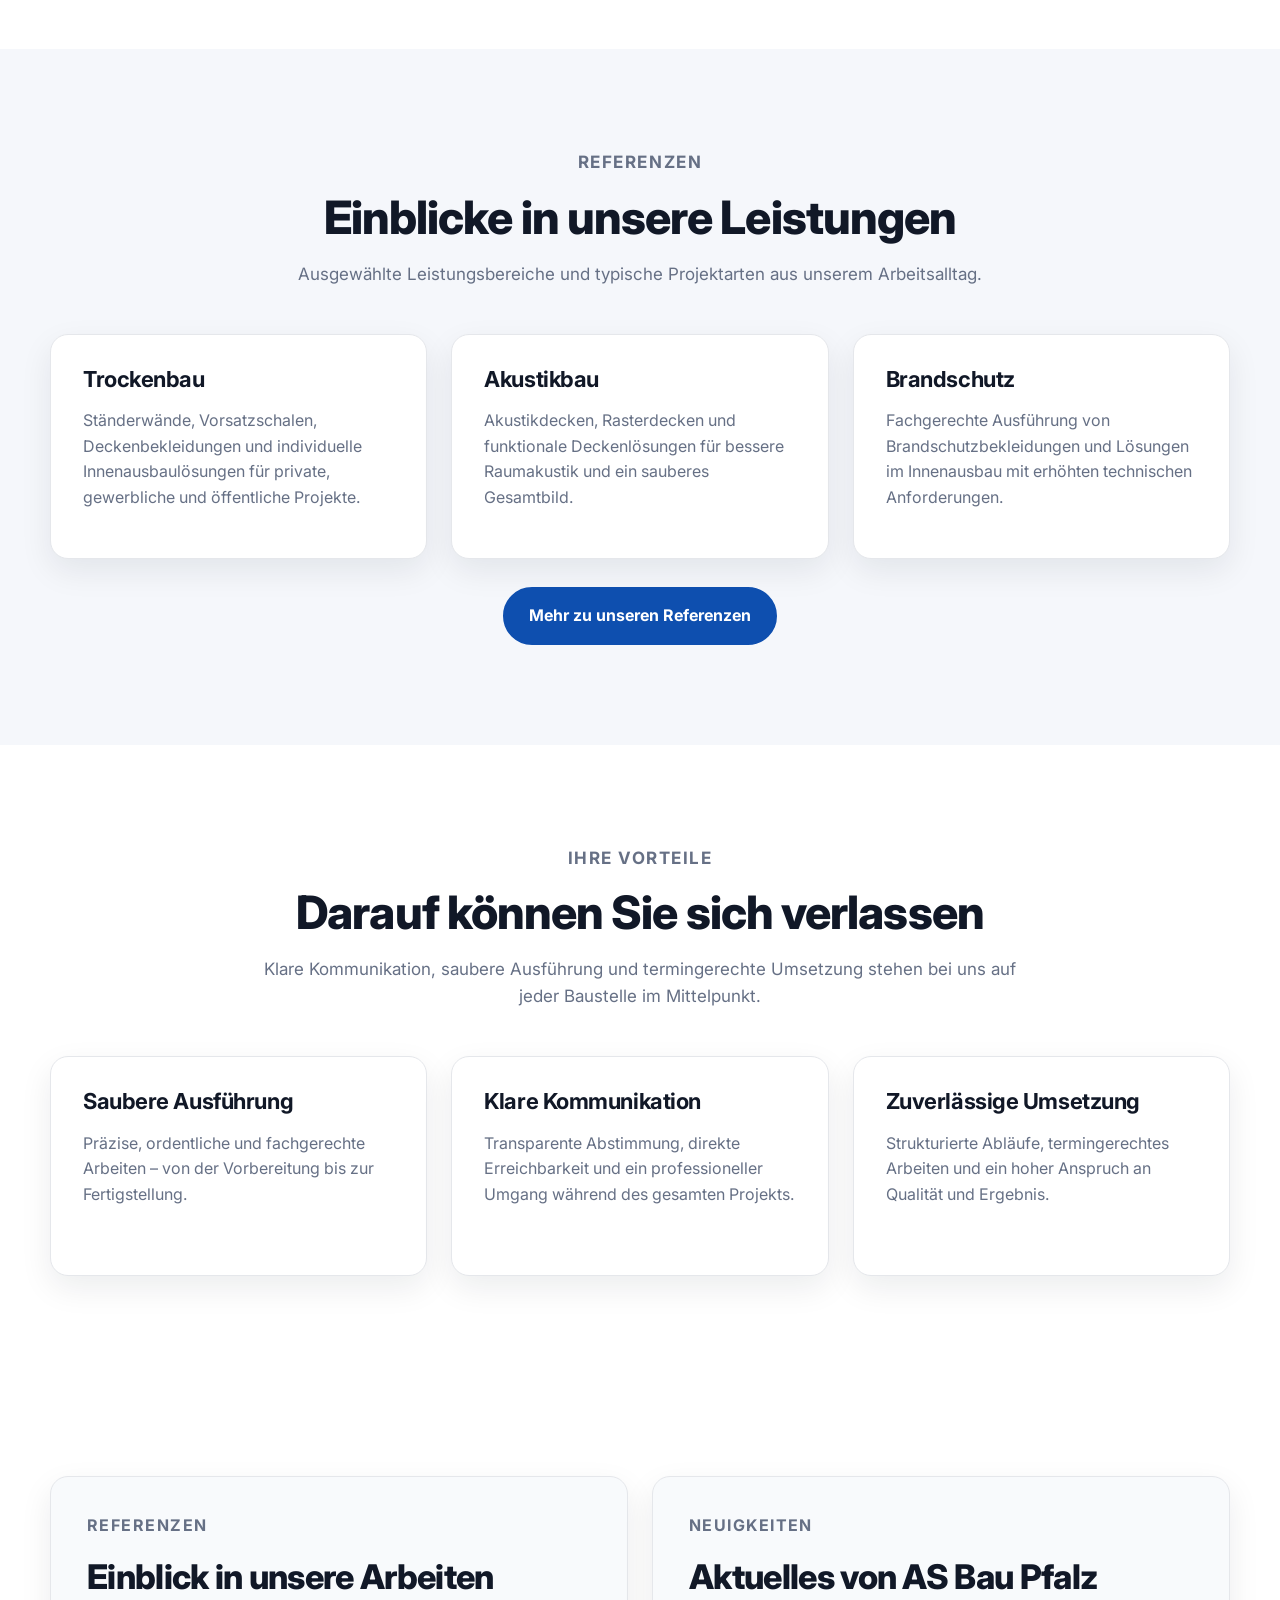
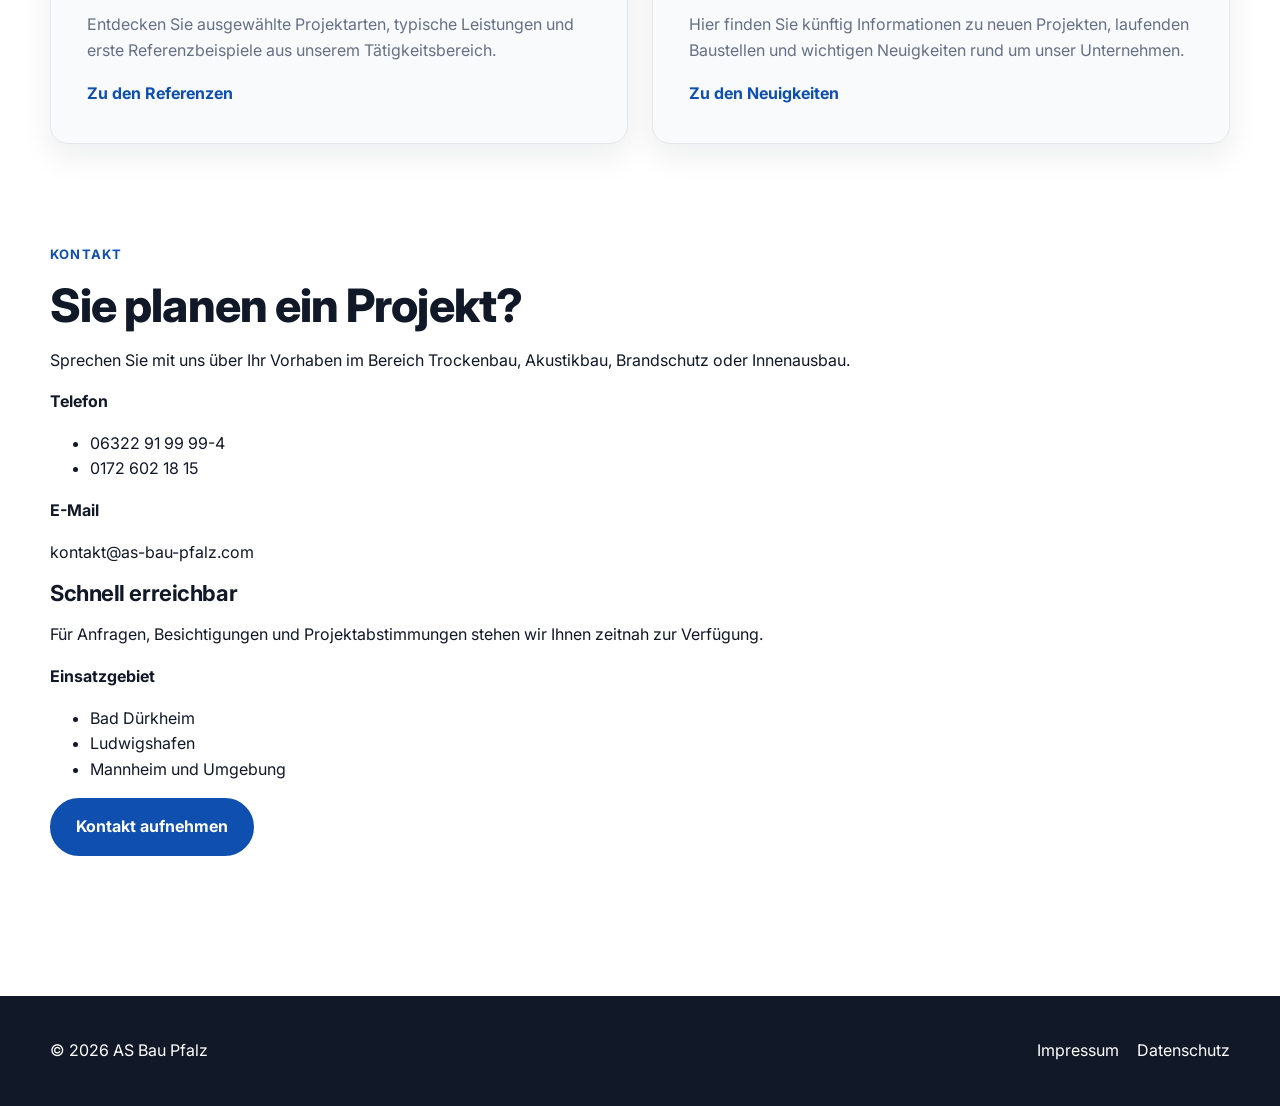
==== commit dbd8cb86: "Update index.html" ====
--- a/index.html
+++ b/index.html
@@ -191,41 +191,52 @@
     </section>
 
     <section class="section cta-section">
-  <div class="container cta-box contact-cta-box">
-    <div class="contact-cta-content">
-      <p class="eyebrow">KONTAKT</p>
-      <h2>Sie planen ein Projekt?</h2>
-      <p>
-        Sprechen Sie mit uns über Ihr Vorhaben im Bereich Trockenbau, Akustikbau,
-        Brandschutz oder Innenausbau.
-      </p>
-
-     <div class="contact-cta-details">
-  <div class="contact-cta-item">
-    <strong>Telefon</strong>
-    <ul>
-      <li>06322 91 99 99-4</li>
-      <li>0172 602 18 15</li>
-    </ul>
-  </div>
-
-  <div class="contact-cta-item">
-    <strong>E-Mail</strong>
-    <p class="single-line">kontakt@as-bau-pfalz.com</p>
-  </div>
-
-  <div class="contact-cta-item">
-    <strong>Einsatzgebiet</strong>
-    <ul>
-      <li>Bad Dürkheim</li>
-      <li>Ludwigshafen</li>
-      <li>Mannheim und Umgebung</li>
-    </ul>
-  </div>
-</div>
-
-    <div class="contact-cta-action">
-      <a class="button" href="kontakt.html">Kontakt aufnehmen</a>
+  <div class="container contact-panel">
+    <div class="contact-panel-card">
+      <div class="contact-panel-grid">
+        <div class="contact-panel-left">
+          <p class="eyebrow">KONTAKT</p>
+          <h2>Sie planen ein Projekt?</h2>
+          <p class="contact-panel-lead">
+            Sprechen Sie mit uns über Ihr Vorhaben im Bereich Trockenbau, Akustikbau,
+            Brandschutz oder Innenausbau.
+          </p>
+
+          <div class="contact-info-list">
+            <div class="contact-info-row">
+              <strong>Telefon</strong>
+              <ul>
+                <li>06322 91 99 99-4</li>
+                <li>0172 602 18 15</li>
+              </ul>
+            </div>
+
+            <div class="contact-info-row">
+              <strong>E-Mail</strong>
+              <p class="single-line">kontakt@as-bau-pfalz.com</p>
+            </div>
+          </div>
+        </div>
+
+        <div class="contact-panel-right">
+          <h3>Schnell erreichbar</h3>
+          <p>
+            Für Anfragen, Besichtigungen und Projektabstimmungen stehen wir Ihnen
+            zeitnah zur Verfügung.
+          </p>
+
+          <div class="contact-side-box">
+            <strong>Einsatzgebiet</strong>
+            <ul>
+              <li>Bad Dürkheim</li>
+              <li>Ludwigshafen</li>
+              <li>Mannheim und Umgebung</li>
+            </ul>
+          </div>
+
+          <a class="button" href="kontakt.html">Kontakt aufnehmen</a>
+        </div>
+      </div>
     </div>
   </div>
 </section>
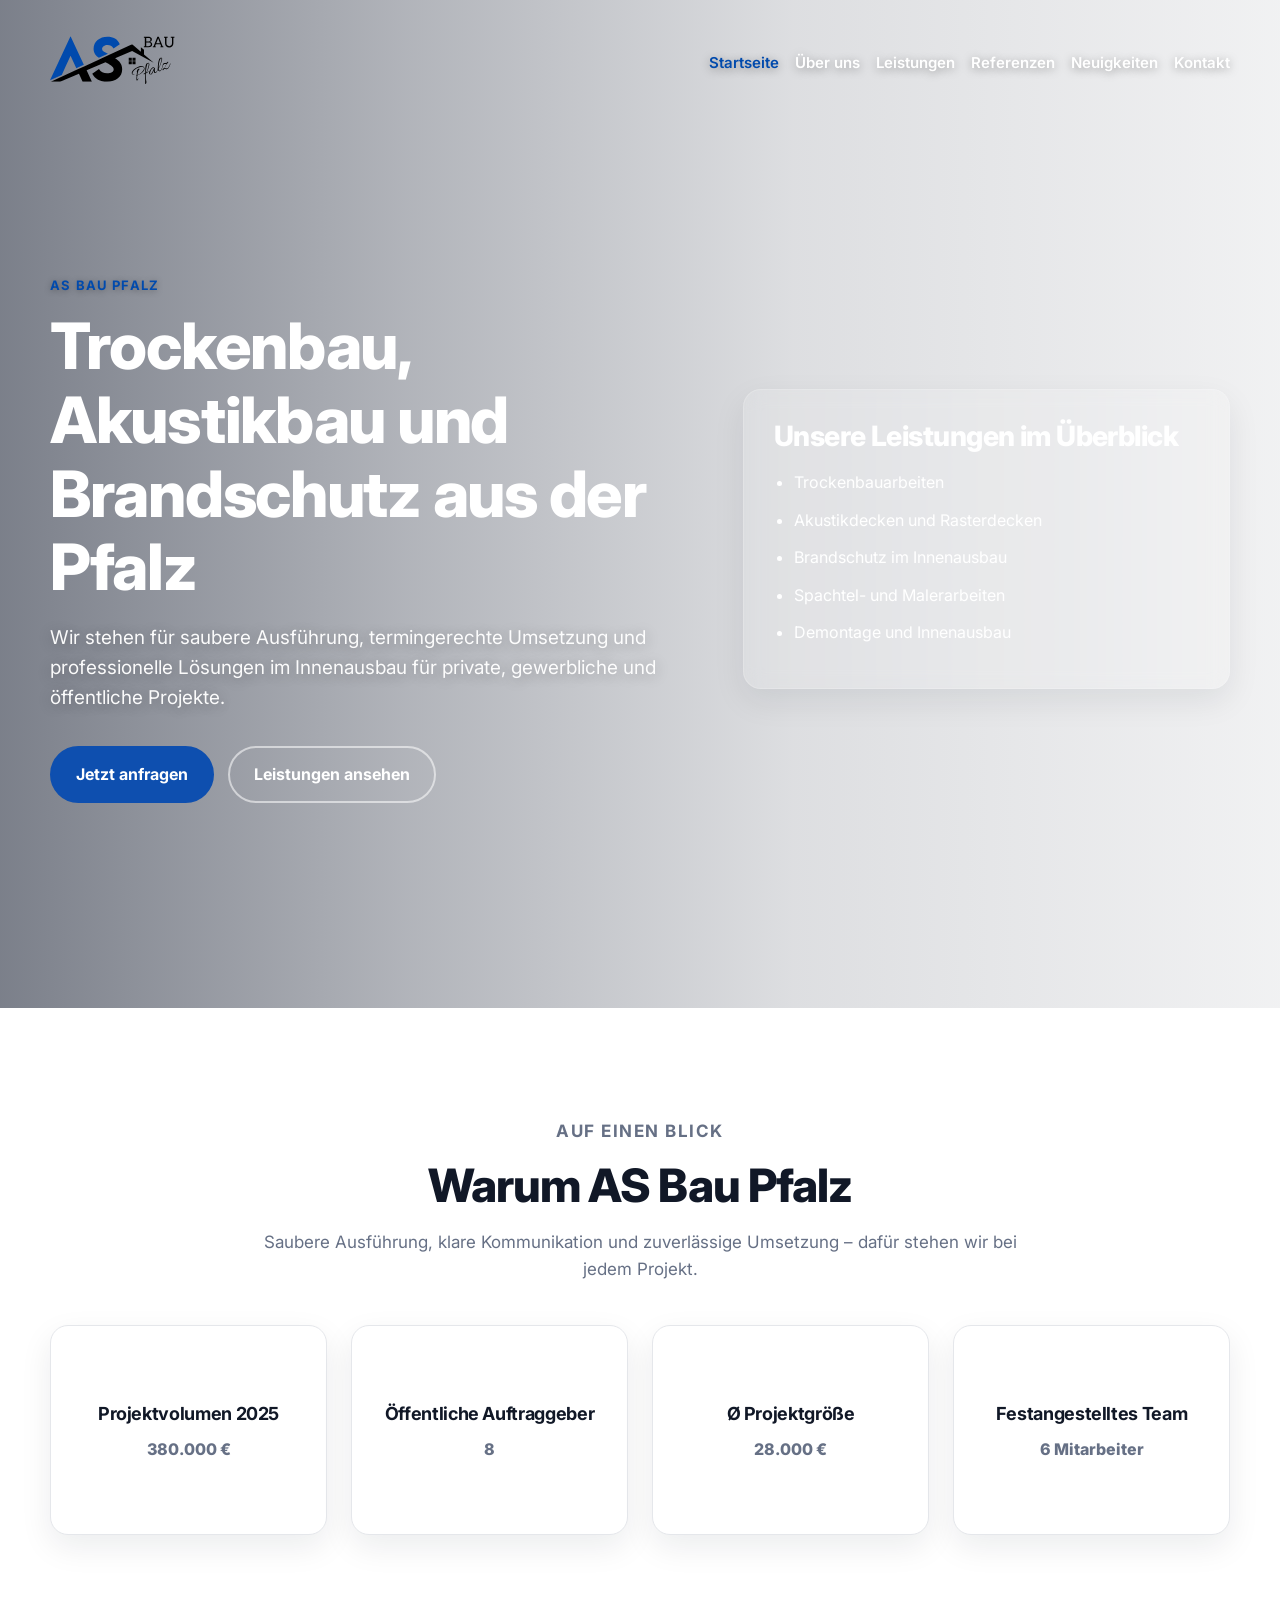
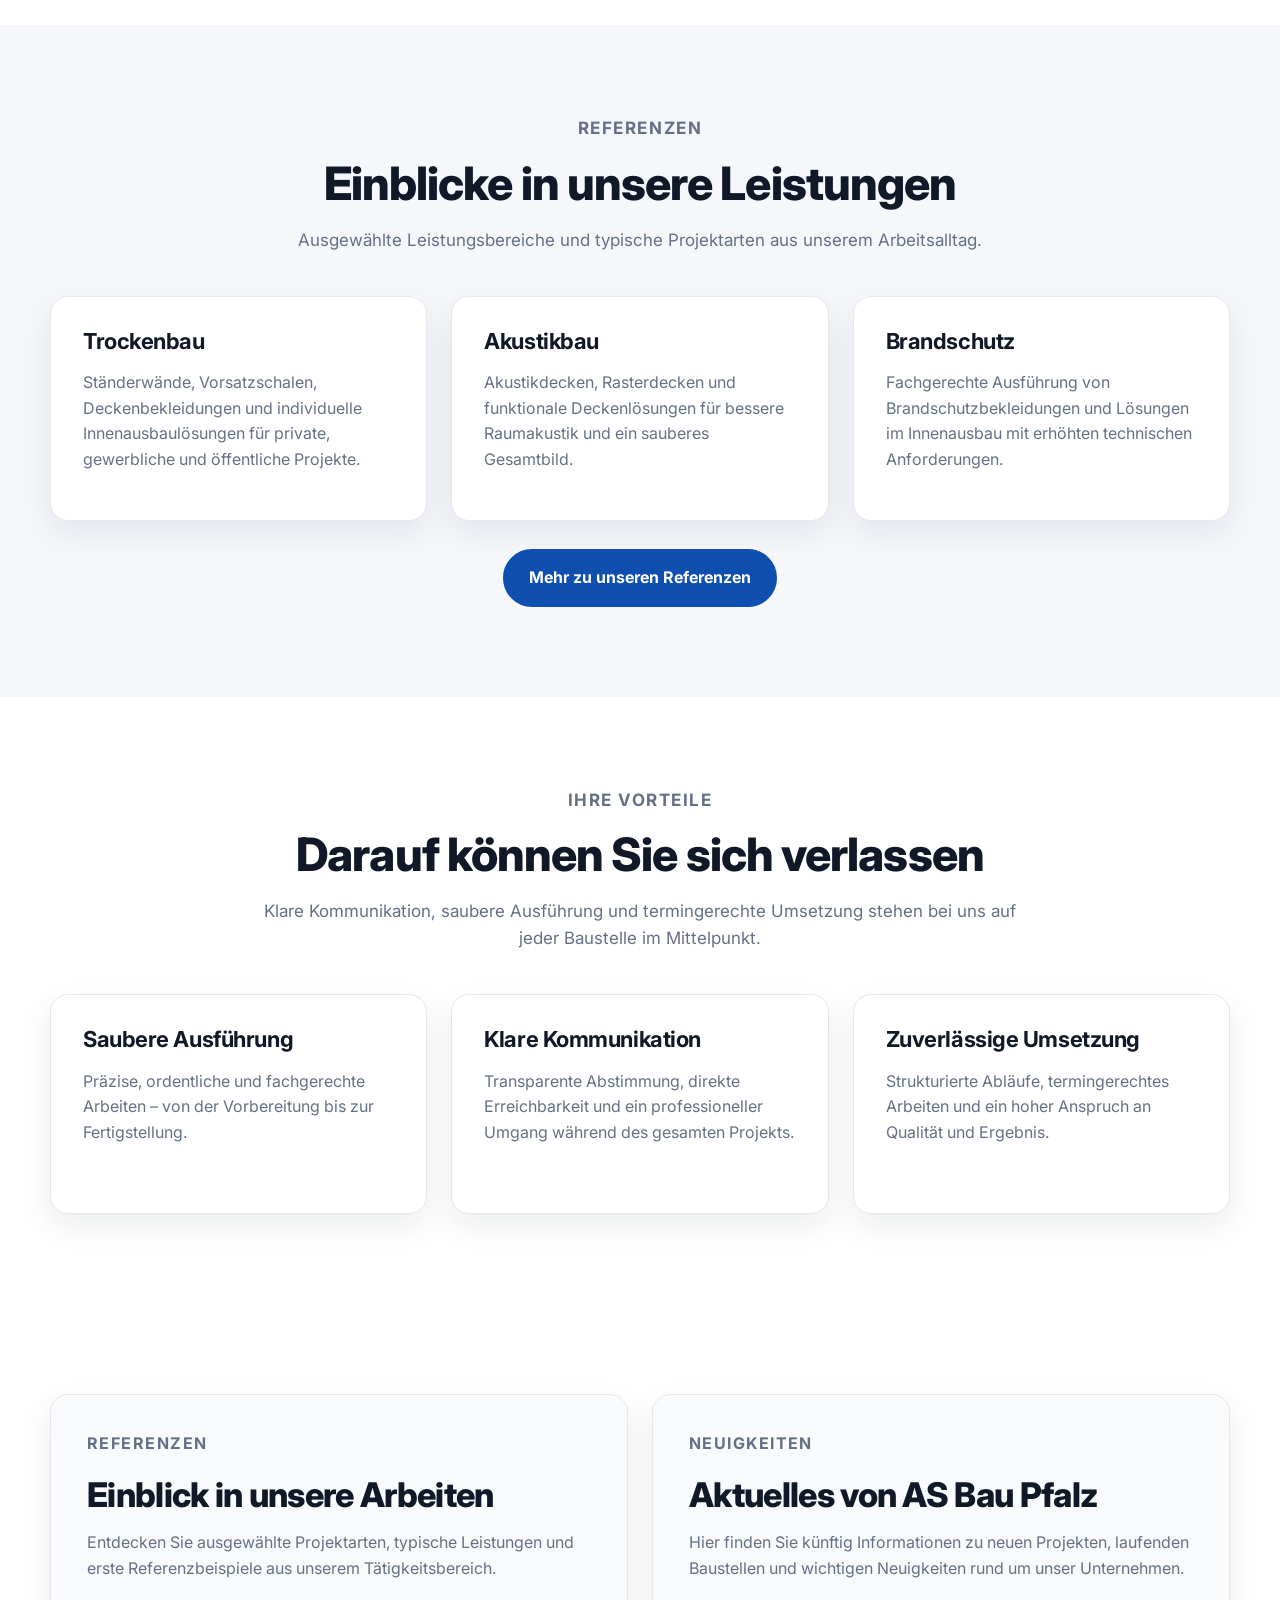
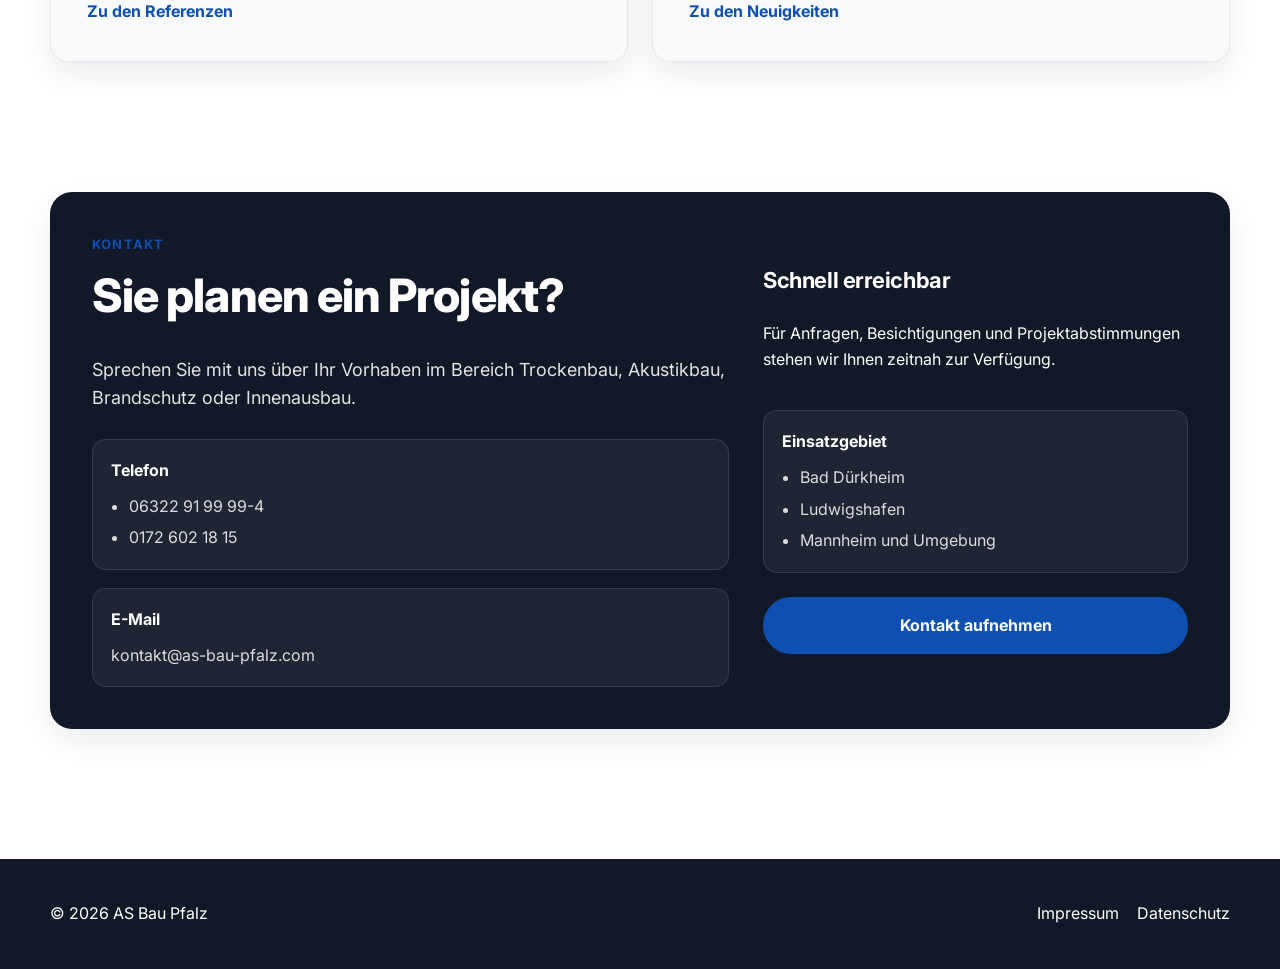
==== commit 3cc3bfc4: "Update index.html" ====
--- a/index.html
+++ b/index.html
@@ -204,7 +204,7 @@
 
           <div class="contact-info-list">
             <div class="contact-info-row">
-              <strong>Telefon</strong>
+              <strong class="icon-phone">Telefon</strong>
               <ul>
                 <li>06322 91 99 99-4</li>
                 <li>0172 602 18 15</li>
@@ -212,7 +212,7 @@
             </div>
 
             <div class="contact-info-row">
-              <strong>E-Mail</strong>
+              <strong class="icon-mail">E-Mail</strong>
               <p class="single-line">kontakt@as-bau-pfalz.com</p>
             </div>
           </div>
@@ -226,7 +226,7 @@
           </p>
 
           <div class="contact-side-box">
-            <strong>Einsatzgebiet</strong>
+            <strong class="icon-location">Einsatzgebiet</strong>
             <ul>
               <li>Bad Dürkheim</li>
               <li>Ludwigshafen</li>
--- a/style.css
+++ b/style.css
@@ -236,7 +236,7 @@
 }
 
 .section {
-  padding: 100px 0;
+  padding: 90px 0;
 }
 
 .section-alt {
@@ -255,12 +255,12 @@
 }
 
 .section-intro {
-  padding-top: 120px;
+  padding-top: 110px;
 }
 
 .section-head-center {
   text-align: center;
-  margin: 0 auto 46px;
+  margin: 0 auto 42px;
   max-width: 900px;
 }
 
@@ -378,118 +378,165 @@
 }
 
 .cta-section {
-  padding-top: 0;
-}
-
-.cta-box {
+  padding-top: 30px;
+}
+
+.page-hero {
+  background: var(--light);
+  padding: 80px 0 54px;
+  border-bottom: 1px solid var(--border);
+}
+
+.page-hero p {
+  max-width: 760px;
+  color: var(--muted);
+  font-size: 17px;
+}
+
+.content-grid {
+  display: grid;
+  grid-template-columns: 1fr 1fr;
+  gap: 24px;
+}
+
+.list-clean {
+  padding-left: 20px;
+}
+
+.list-clean li {
+  margin-bottom: 10px;
+}
+
+.review {
+  border-left: 4px solid var(--primary);
+}
+
+.news-item + .news-item {
+  margin-top: 22px;
+}
+
+.contact-box p,
+.legal p {
+  margin: 0 0 12px;
+}
+
+/* Neuer 2-Spalten-Kontaktbereich */
+.contact-panel {
+  margin-top: 10px;
+}
+
+.contact-panel-card {
   background: var(--dark);
   color: var(--white);
-  padding: 38px;
-  display: flex;
-  align-items: center;
-  justify-content: space-between;
-  gap: 22px;
-}
-
-.contact-cta-box {
-  align-items: flex-start;
-}
-
-.contact-cta-content {
+  border-radius: 22px;
+  padding: 42px;
+  box-shadow: var(--shadow);
+}
+
+.contact-panel-grid {
+  display: grid;
+  grid-template-columns: 1.2fr 0.8fr;
+  gap: 34px;
+  align-items: start;
+}
+
+.contact-panel-left,
+.contact-panel-right {
+  display: flex;
+  flex-direction: column;
+  justify-content: flex-start;
+}
+
+.contact-panel-right {
+  padding-top: 34px;
+}
+
+.contact-panel-left h2,
+.contact-panel-right h3 {
+  color: var(--white);
+}
+
+.contact-panel-lead {
+  color: rgba(255,255,255,0.88);
   max-width: 760px;
-}
-
-.contact-cta-details {
+  font-size: 18px;
+  margin-bottom: 26px;
+}
+
+.contact-info-list {
   display: grid;
-  grid-template-columns: repeat(3, minmax(0, 1fr));
   gap: 18px;
-  margin-top: 26px;
-}
-
-.contact-cta-item {
+}
+
+.contact-info-row {
   background: rgba(255, 255, 255, 0.06);
   border: 1px solid rgba(255, 255, 255, 0.10);
   border-radius: 14px;
   padding: 18px;
 }
 
-.contact-cta-item strong {
+.contact-info-row strong {
   display: block;
   color: var(--white);
-  margin-bottom: 12px;
+  margin-bottom: 10px;
   font-size: 16px;
 }
 
-.contact-cta-item p {
+.contact-info-row p,
+.contact-info-row li {
+  color: rgba(255,255,255,0.84);
+}
+
+.contact-info-row p {
   margin: 0;
-  color: rgba(255,255,255,0.82);
-}
-
-.contact-cta-item ul {
+}
+
+.contact-info-row ul {
   margin: 0;
   padding-left: 18px;
-  color: rgba(255,255,255,0.82);
-}
-
-.contact-cta-item li {
+}
+
+.contact-info-row li {
   margin-bottom: 6px;
 }
 
-.contact-cta-item li:last-child {
+.contact-info-row li:last-child {
   margin-bottom: 0;
 }
 
-.contact-cta-item .single-line {
+.contact-side-box {
+  background: rgba(255, 255, 255, 0.06);
+  border: 1px solid rgba(255, 255, 255, 0.10);
+  border-radius: 14px;
+  padding: 18px;
+  margin: 22px 0 24px;
+}
+
+.contact-side-box strong {
+  display: block;
+  color: var(--white);
+  margin-bottom: 10px;
+  font-size: 16px;
+}
+
+.contact-side-box ul {
+  margin: 0;
+  padding-left: 18px;
+}
+
+.contact-side-box li {
+  color: rgba(255,255,255,0.84);
+  margin-bottom: 6px;
+}
+
+.contact-side-box li:last-child {
+  margin-bottom: 0;
+}
+
+.single-line {
   white-space: nowrap;
   word-break: normal;
   overflow-wrap: normal;
-}
-
-.contact-cta-action {
-  display: flex;
-  align-items: flex-start;
-  justify-content: center;
-  min-width: 220px;
-  padding-top: 20px;
-}
-
-.page-hero {
-  background: var(--light);
-  padding: 80px 0 54px;
-  border-bottom: 1px solid var(--border);
-}
-
-.page-hero p {
-  max-width: 760px;
-  color: var(--muted);
-  font-size: 17px;
-}
-
-.content-grid {
-  display: grid;
-  grid-template-columns: 1fr 1fr;
-  gap: 24px;
-}
-
-.list-clean {
-  padding-left: 20px;
-}
-
-.list-clean li {
-  margin-bottom: 10px;
-}
-
-.review {
-  border-left: 4px solid var(--primary);
-}
-
-.news-item + .news-item {
-  margin-top: 22px;
-}
-
-.contact-box p,
-.legal p {
-  margin: 0 0 12px;
 }
 
 .site-footer {
@@ -543,7 +590,7 @@
   .grid-4,
   .split,
   .content-grid,
-  .contact-cta-details {
+  .contact-panel-grid {
     grid-template-columns: 1fr;
   }
 
@@ -559,18 +606,7 @@
     flex-wrap: wrap;
   }
 
-  .cta-box {
-    flex-direction: column;
-    align-items: flex-start;
-  }
-
-  .contact-cta-action {
-    width: 100%;
-    justify-content: flex-start;
-    padding-top: 0;
-  }
-
-  .contact-cta-item .single-line {
+  .single-line {
     white-space: normal;
   }
 
@@ -586,4 +622,8 @@
   .hero.hero-image {
     background-position: center center !important;
   }
-}
+
+  .contact-panel-card {
+    padding: 28px;
+  }
+}
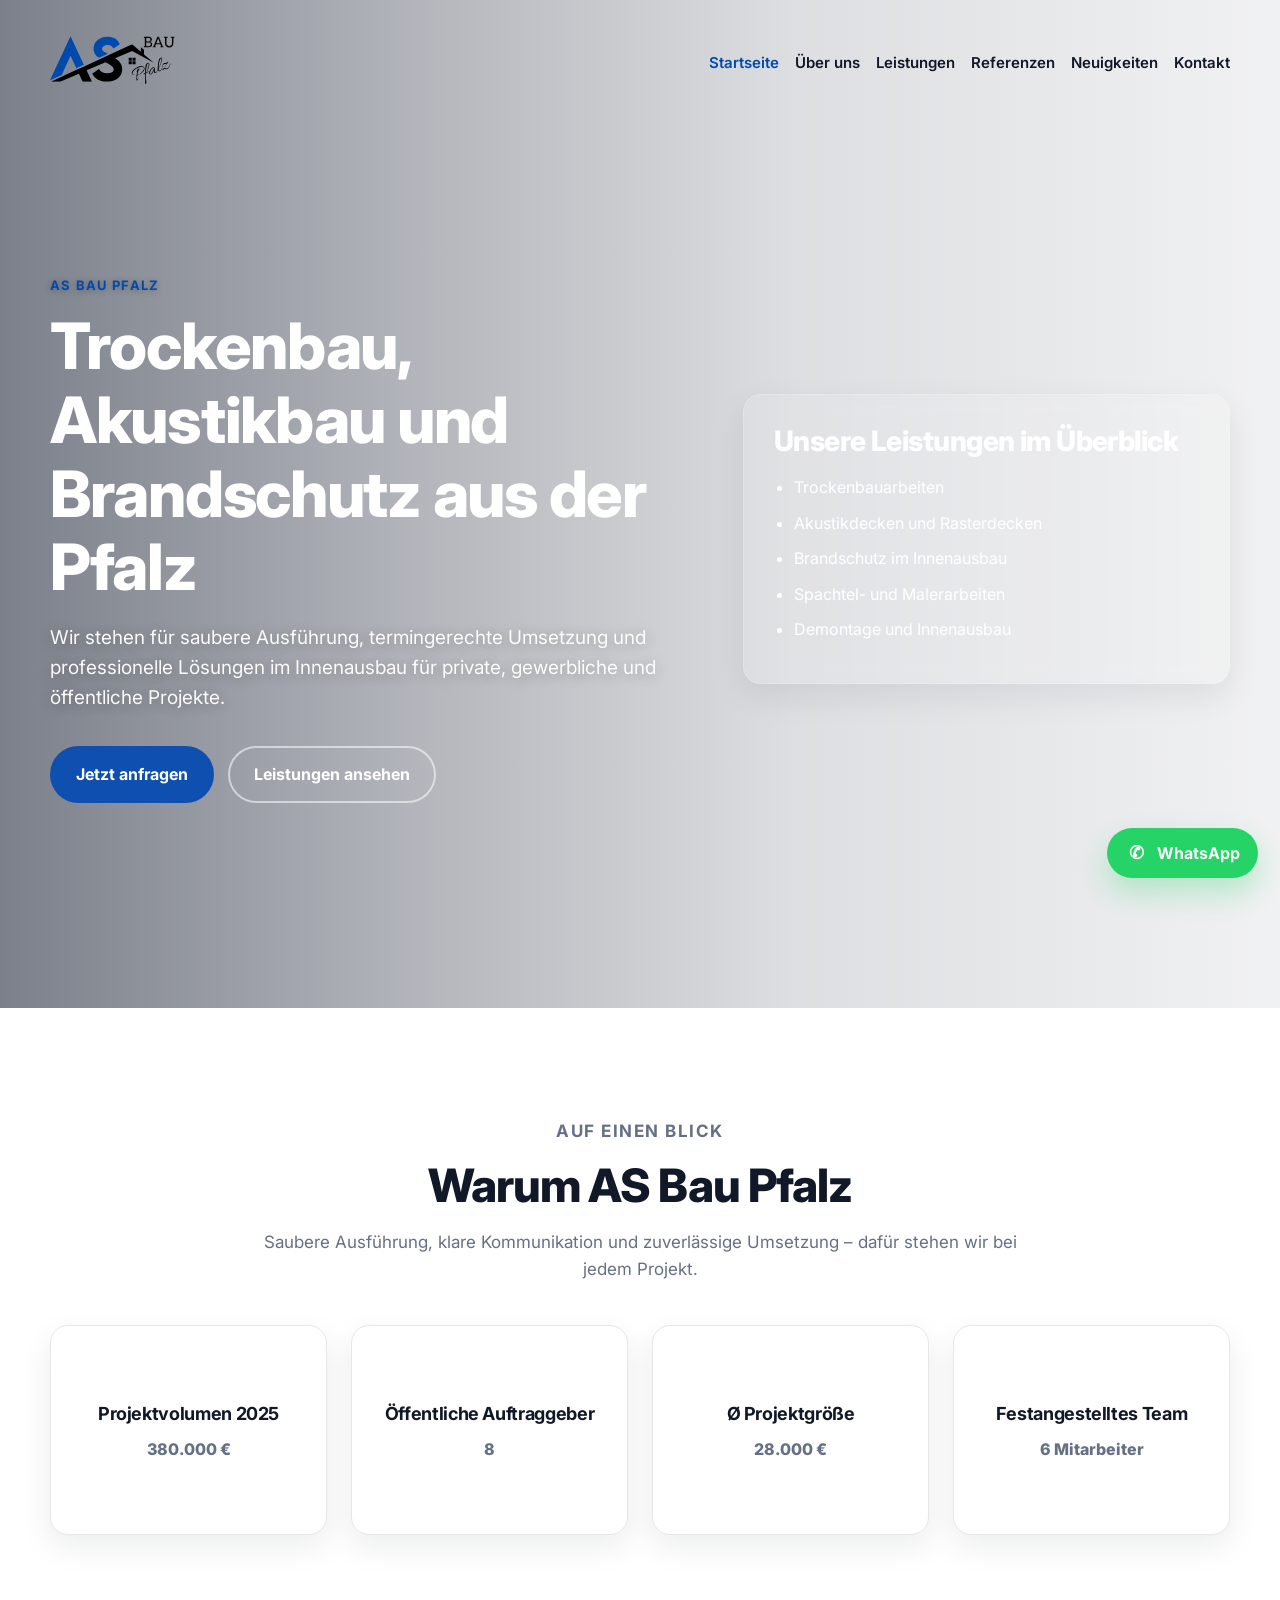
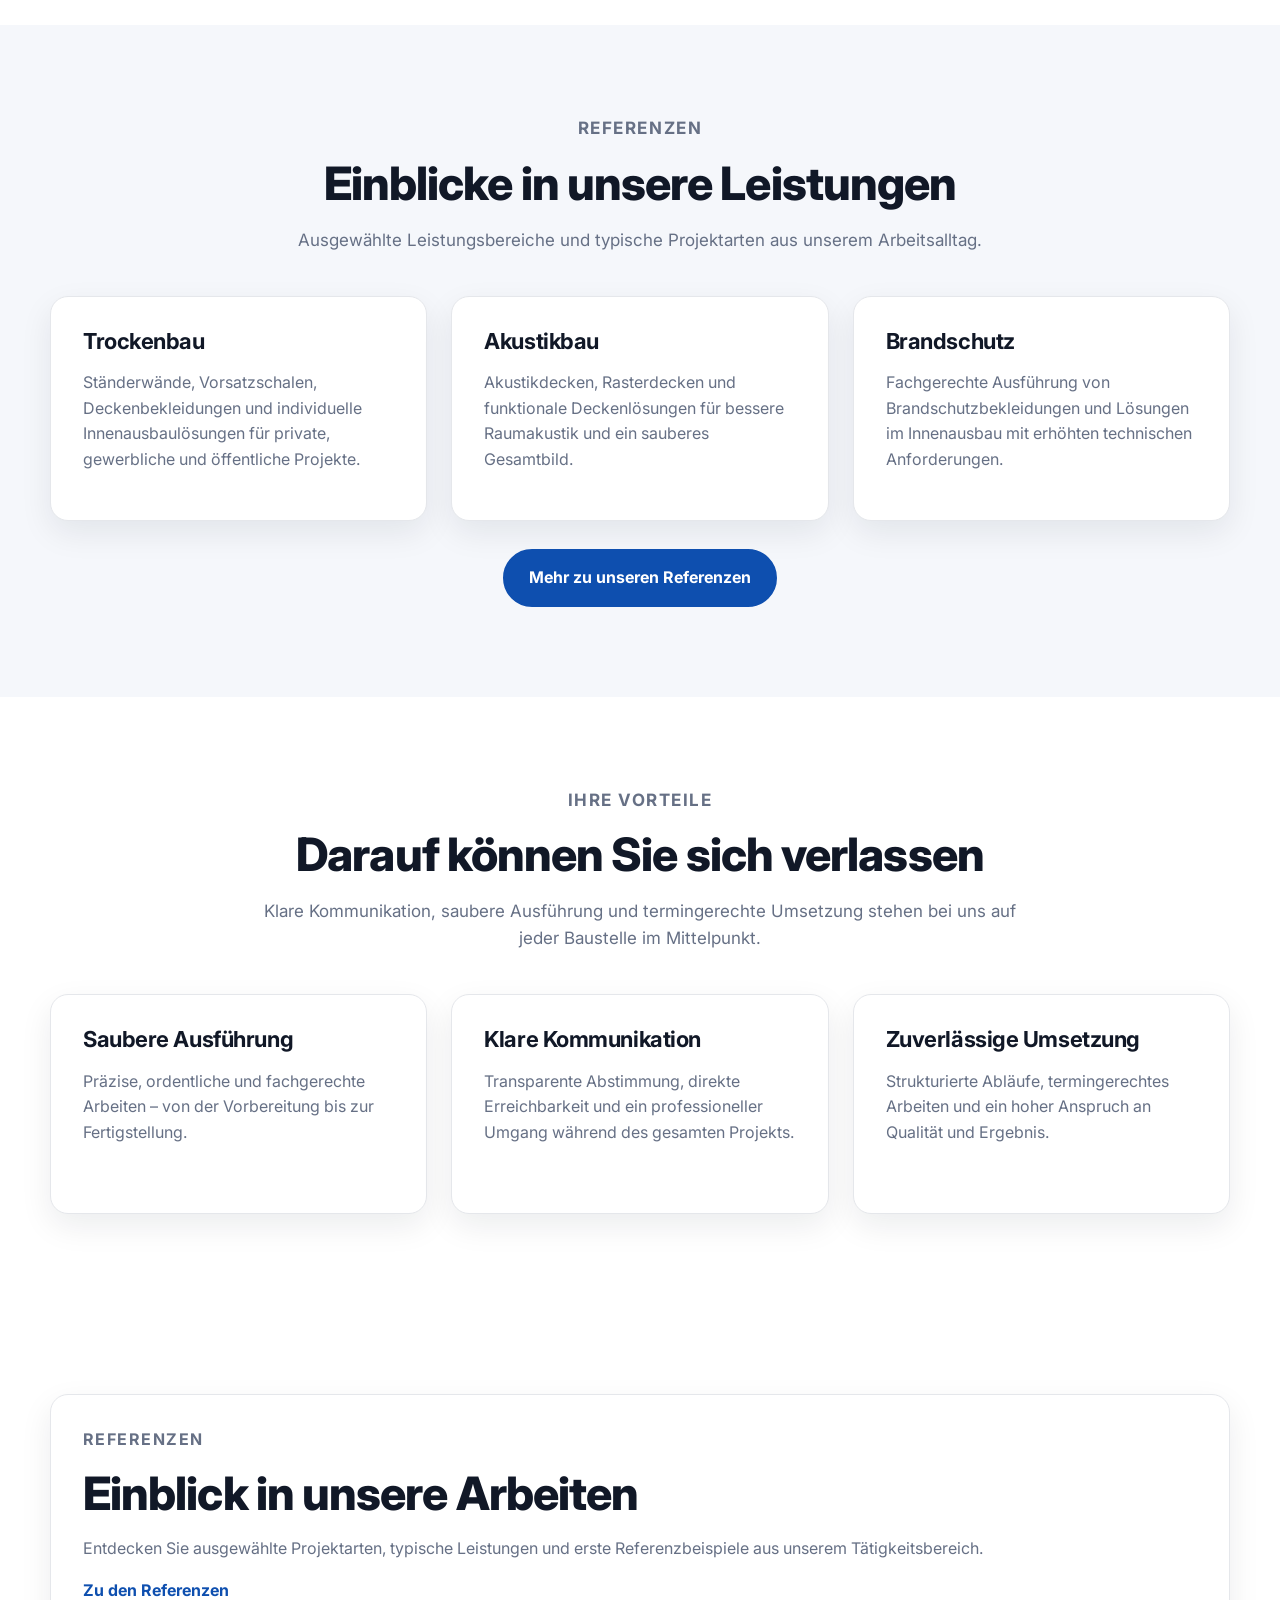
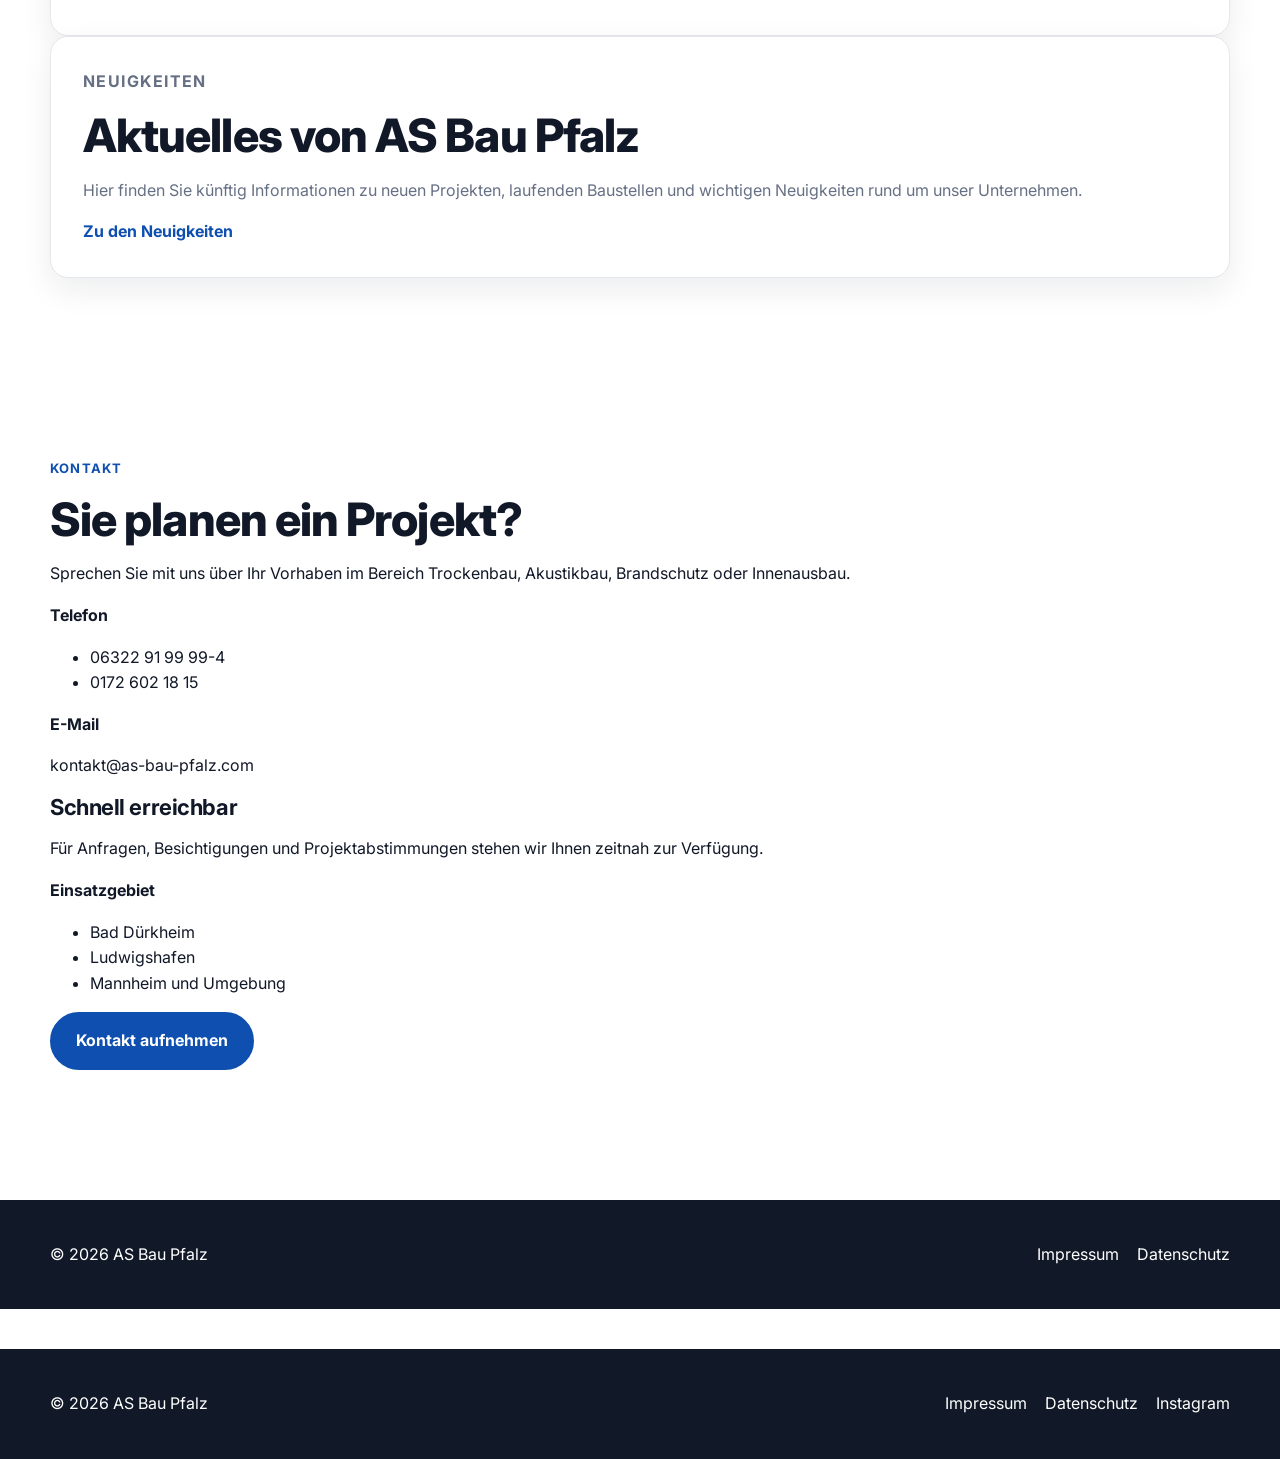
==== commit 20930948: "Update index.html" ====
--- a/index.html
+++ b/index.html
@@ -285,5 +285,26 @@
       updateParallax();
     })();
   </script>
+    <footer class="site-footer">
+    <div class="container footer-wrap">
+      <p>© 2026 AS Bau Pfalz</p>
+      <div class="footer-links">
+        <a href="impressum.html">Impressum</a>
+        <a href="datenschutz.html">Datenschutz</a>
+        <a href="https://www.instagram.com/as_bau_pfalz/" target="_blank" rel="noopener noreferrer">Instagram</a>
+      </div>
+    </div>
+  </footer>
+
+  <a href="https://wa.me/491726021815?text=Hallo%20AS%20Bau%20Pfalz,%20ich%20habe%20eine%20Anfrage."
+     class="whatsapp-float"
+     target="_blank"
+     rel="noopener noreferrer"
+     aria-label="WhatsApp Kontakt">
+    <span class="whatsapp-float-icon">✆</span>
+    <span class="whatsapp-float-text">WhatsApp</span>
+  </a>
 </body>
 </html>
+</body>
+</html>
--- a/style.css
+++ b/style.css
@@ -9,6 +9,7 @@
   --muted: #667085;
   --border: #E5E7EB;
   --shadow: 0 12px 32px rgba(17, 24, 39, 0.08);
+  --shadow-strong: 0 18px 40px rgba(17, 24, 39, 0.08);
   --radius: 18px;
   --container: 1180px;
 }
@@ -44,6 +45,7 @@
   margin: 0 auto;
 }
 
+/* Header */
 .site-header {
   z-index: 30;
 }
@@ -88,11 +90,11 @@
 
 .site-nav a {
   font-weight: 600;
-  color: #ffffff;
+  color: #111827;
   font-size: 15px;
   transition: 0.2s ease;
   white-space: nowrap;
-  text-shadow: 0 2px 10px rgba(0, 0, 0, 0.35);
+  text-shadow: none;
 }
 
 .site-nav a.active,
@@ -100,6 +102,17 @@
   color: #004aad;
 }
 
+.contact-nav-dark a {
+  color: #111827;
+  text-shadow: none;
+}
+
+.contact-nav-dark a.active,
+.contact-nav-dark a:hover {
+  color: #004aad;
+}
+
+/* Hero */
 .hero.hero-image {
   background: url('fahrzeug.png') center 0 / cover no-repeat;
   color: var(--white);
@@ -145,6 +158,7 @@
   text-shadow: 0 1px 6px rgba(0, 0, 0, 0.35);
 }
 
+/* Typography */
 h1, h2, h3 {
   line-height: 1.15;
   margin-top: 0;
@@ -176,10 +190,15 @@
   text-shadow: 0 2px 14px rgba(0,0,0,0.28);
 }
 
-.hero-actions {
+/* Buttons */
+.hero-actions,
+.contact-page-actions {
   display: flex;
   gap: 14px;
   flex-wrap: wrap;
+}
+
+.hero-actions {
   margin-top: 32px;
 }
 
@@ -207,9 +226,22 @@
   color: var(--white);
 }
 
+.contact-button-dark {
+  background: transparent;
+  color: var(--primary);
+  border-color: var(--primary);
+}
+
+.form-submit-button {
+  min-width: 260px;
+  min-height: 58px;
+  font-size: 17px;
+  font-weight: 700;
+}
+
+/* Cards / Generic */
 .hero-card,
-.card,
-.cta-box {
+.card {
   border-radius: var(--radius);
   box-shadow: var(--shadow);
 }
@@ -226,68 +258,6 @@
   font-size: 28px;
 }
 
-.check-list {
-  margin: 18px 0 0;
-  padding-left: 20px;
-}
-
-.check-list li {
-  margin-bottom: 12px;
-}
-
-.section {
-  padding: 90px 0;
-}
-
-.section-alt {
-  background: var(--light);
-}
-
-.section-head {
-  max-width: 800px;
-  margin-bottom: 34px;
-}
-
-.section-head p {
-  color: var(--muted);
-  max-width: 760px;
-  font-size: 17px;
-}
-
-.section-intro {
-  padding-top: 110px;
-}
-
-.section-head-center {
-  text-align: center;
-  margin: 0 auto 42px;
-  max-width: 900px;
-}
-
-.section-head-center h2 {
-  max-width: 1000px;
-  margin-left: auto;
-  margin-right: auto;
-}
-
-.section-head-center p {
-  margin-left: auto;
-  margin-right: auto;
-  max-width: 760px;
-}
-
-.grid-3 {
-  display: grid;
-  grid-template-columns: repeat(3, minmax(0, 1fr));
-  gap: 24px;
-}
-
-.grid-4 {
-  display: grid;
-  grid-template-columns: repeat(4, minmax(0, 1fr));
-  gap: 24px;
-}
-
 .card {
   background: var(--white);
   padding: 32px;
@@ -300,24 +270,19 @@
 }
 
 .card-service,
-.card-highlight,
 .card-stat,
 .card-feature {
   transition: transform 0.2s ease, box-shadow 0.2s ease;
 }
 
 .card-service:hover,
-.card-highlight:hover,
 .card-stat:hover,
 .card-feature:hover {
   transform: translateY(-4px);
   box-shadow: 0 16px 36px rgba(17, 24, 39, 0.10);
 }
 
-.card-service {
-  min-height: 220px;
-}
-
+.card-service,
 .card-feature {
   min-height: 220px;
 }
@@ -345,31 +310,19 @@
   margin: 0;
 }
 
-.soft {
-  background: #F8FAFC;
-}
-
-.split {
-  display: grid;
-  grid-template-columns: 1fr 1fr;
-  gap: 24px;
-}
-
-.split-highlight {
-  align-items: stretch;
-}
-
-.card-highlight {
-  padding: 36px;
-}
-
-.card-highlight h2 {
-  font-size: 34px;
-  margin-bottom: 14px;
-}
-
-.card-highlight p {
-  margin-bottom: 18px;
+/* Lists / utility */
+.check-list {
+  margin: 18px 0 0;
+  padding-left: 20px;
+}
+
+.check-list li,
+.list-clean li {
+  margin-bottom: 10px;
+}
+
+.list-clean {
+  padding-left: 20px;
 }
 
 .text-link {
@@ -377,8 +330,46 @@
   font-weight: 700;
 }
 
-.cta-section {
-  padding-top: 30px;
+/* Sections */
+.section {
+  padding: 90px 0;
+}
+
+.section-alt {
+  background: var(--light);
+}
+
+.section-head {
+  max-width: 800px;
+  margin-bottom: 34px;
+}
+
+.section-head p {
+  color: var(--muted);
+  max-width: 760px;
+  font-size: 17px;
+}
+
+.section-intro {
+  padding-top: 110px;
+}
+
+.section-head-center {
+  text-align: center;
+  margin: 0 auto 42px;
+  max-width: 900px;
+}
+
+.section-head-center h2 {
+  max-width: 1000px;
+  margin-left: auto;
+  margin-right: auto;
+}
+
+.section-head-center p {
+  margin-left: auto;
+  margin-right: auto;
+  max-width: 760px;
 }
 
 .page-hero {
@@ -393,20 +384,31 @@
   font-size: 17px;
 }
 
-.content-grid {
+/* Grids */
+.grid-3 {
+  display: grid;
+  grid-template-columns: repeat(3, minmax(0, 1fr));
+  gap: 24px;
+}
+
+.grid-4 {
+  display: grid;
+  grid-template-columns: repeat(4, minmax(0, 1fr));
+  gap: 24px;
+}
+
+.content-grid,
+.contact-page-grid {
   display: grid;
   grid-template-columns: 1fr 1fr;
   gap: 24px;
 }
 
-.list-clean {
-  padding-left: 20px;
-}
-
-.list-clean li {
-  margin-bottom: 10px;
-}
-
+.contact-page-grid {
+  align-items: stretch;
+}
+
+/* News / review */
 .review {
   border-left: 4px solid var(--primary);
 }
@@ -420,125 +422,159 @@
   margin: 0 0 12px;
 }
 
-/* Neuer 2-Spalten-Kontaktbereich */
-.contact-panel {
-  margin-top: 10px;
-}
-
-.contact-panel-card {
-  background: var(--dark);
-  color: var(--white);
-  border-radius: 22px;
-  padding: 42px;
-  box-shadow: var(--shadow);
-}
-
-.contact-panel-grid {
-  display: grid;
-  grid-template-columns: 1.2fr 0.8fr;
-  gap: 34px;
-  align-items: start;
-}
-
-.contact-panel-left,
-.contact-panel-right {
+/* Contact page cards */
+.contact-page-card {
+  min-height: 100%;
   display: flex;
   flex-direction: column;
-  justify-content: flex-start;
-}
-
-.contact-panel-right {
-  padding-top: 34px;
-}
-
-.contact-panel-left h2,
-.contact-panel-right h3 {
-  color: var(--white);
-}
-
-.contact-panel-lead {
-  color: rgba(255,255,255,0.88);
-  max-width: 760px;
-  font-size: 18px;
-  margin-bottom: 26px;
-}
-
-.contact-info-list {
+  padding: 36px;
+}
+
+.contact-page-list {
   display: grid;
   gap: 18px;
-}
-
-.contact-info-row {
-  background: rgba(255, 255, 255, 0.06);
-  border: 1px solid rgba(255, 255, 255, 0.10);
+  margin-top: 20px;
+}
+
+.contact-page-item,
+.contact-page-note {
+  background: #F8FAFC;
+  border: 1px solid var(--border);
   border-radius: 14px;
   padding: 18px;
 }
 
-.contact-info-row strong {
+.contact-page-item strong,
+.contact-page-note strong {
   display: block;
-  color: var(--white);
   margin-bottom: 10px;
   font-size: 16px;
-}
-
-.contact-info-row p,
-.contact-info-row li {
-  color: rgba(255,255,255,0.84);
-}
-
-.contact-info-row p {
+  color: var(--dark);
+}
+
+.contact-page-item p,
+.contact-page-note p {
   margin: 0;
-}
-
-.contact-info-row ul {
-  margin: 0;
-  padding-left: 18px;
-}
-
-.contact-info-row li {
-  margin-bottom: 6px;
-}
-
-.contact-info-row li:last-child {
-  margin-bottom: 0;
-}
-
-.contact-side-box {
-  background: rgba(255, 255, 255, 0.06);
-  border: 1px solid rgba(255, 255, 255, 0.10);
+  padding-left: 0;
+  color: #004aad;
+}
+
+.contact-page-item p + p,
+.contact-page-note p + p {
+  margin-top: 6px;
+}
+
+.contact-page-note {
+  margin-top: 14px;
+}
+
+/* Label + icon */
+.label-with-icon {
+  display: inline-flex;
+  align-items: center;
+  column-gap: 16px;
+}
+
+.label-icon {
+  display: inline-flex;
+  align-items: center;
+  justify-content: center;
+  min-width: 24px;
+  color: #004aad;
+  flex-shrink: 0;
+  font-weight: 700;
+}
+
+/* Form */
+.contact-form-wrap {
+  max-width: 980px;
+  margin: 0 auto;
+}
+
+.contact-form-card {
+  background: var(--white);
+  border: 1px solid var(--border);
+  border-radius: 22px;
+  box-shadow: var(--shadow-strong);
+  padding: 40px;
+}
+
+.form-group {
+  margin-bottom: 22px;
+}
+
+.form-group label {
+  display: block;
+  font-weight: 700;
+  margin-bottom: 10px;
+  color: var(--dark);
+  font-size: 15px;
+}
+
+.form-group input,
+.form-group textarea {
+  width: 100%;
+  border: 1px solid #D0D5DD;
   border-radius: 14px;
-  padding: 18px;
-  margin: 22px 0 24px;
-}
-
-.contact-side-box strong {
+  padding: 16px 18px;
+  font: inherit;
+  font-size: 16px;
+  color: var(--dark);
+  background: #fff;
+  outline: none;
+  transition: border-color 0.2s ease, box-shadow 0.2s ease, background 0.2s ease;
+}
+
+.form-group input {
+  min-height: 58px;
+}
+
+.form-group textarea {
+  min-height: 190px;
+  resize: vertical;
+}
+
+.form-group input::placeholder,
+.form-group textarea::placeholder {
+  color: #98A2B3;
+}
+
+.form-group input:focus,
+.form-group textarea:focus {
+  border-color: #004aad;
+  box-shadow: 0 0 0 3px rgba(0, 74, 173, 0.10);
+  background: #fff;
+}
+
+.form-check {
+  display: flex;
+  align-items: flex-start;
+  gap: 10px;
+  margin: 10px 0 24px;
+}
+
+.form-check input {
+  margin-top: 4px;
+}
+
+.form-check label {
+  font-size: 14px;
+  color: var(--muted);
+  line-height: 1.55;
+}
+
+/* Map */
+.map-card {
+  padding: 0;
+  overflow: hidden;
+}
+
+.map-card iframe {
   display: block;
-  color: var(--white);
-  margin-bottom: 10px;
-  font-size: 16px;
-}
-
-.contact-side-box ul {
-  margin: 0;
-  padding-left: 18px;
-}
-
-.contact-side-box li {
-  color: rgba(255,255,255,0.84);
-  margin-bottom: 6px;
-}
-
-.contact-side-box li:last-child {
-  margin-bottom: 0;
-}
-
-.single-line {
-  white-space: nowrap;
-  word-break: normal;
-  overflow-wrap: normal;
-}
-
+  border: 0;
+}
+
+/* Footer */
 .site-footer {
   background: var(--dark);
   color: var(--white);
@@ -563,7 +599,153 @@
 .footer-links a:hover {
   color: #BFDBFE;
 }
-
+.project-card {
+  padding: 0;
+  overflow: hidden;
+}
+
+.project-image {
+  aspect-ratio: 16 / 10;
+  overflow: hidden;
+  border-bottom: 1px solid var(--border);
+}
+
+.project-image img {
+  width: 100%;
+  height: 100%;
+  object-fit: cover;
+  display: block;
+  transition: transform 0.25s ease;
+}
+
+.project-card:hover .project-image img {
+  transform: scale(1.03);
+}
+
+.project-content {
+  padding: 26px;
+}
+
+.project-content h3 {
+  margin-bottom: 8px;
+}
+
+.project-subline {
+  color: #004aad;
+  font-weight: 600;
+  font-size: 14px;
+  margin: 0 0 14px;
+}
+.project-card {
+  padding: 0;
+  overflow: hidden;
+  display: flex;
+  flex-direction: column;
+  height: 100%;
+}
+
+.project-image {
+  height: 235px;
+  overflow: hidden;
+  border-bottom: 1px solid var(--border);
+  background: #EEF2F7;
+}
+
+.project-image img {
+  width: 100%;
+  height: 100%;
+  object-fit: cover;
+  display: block;
+  transition: transform 0.25s ease;
+}
+
+.project-card:hover .project-image img {
+  transform: scale(1.03);
+}
+
+.project-content {
+  padding: 26px;
+  display: flex;
+  flex-direction: column;
+  flex: 1;
+}
+
+.project-content h3 {
+  margin-bottom: 8px;
+}
+
+.project-subline {
+  color: #004aad;
+  font-weight: 600;
+  font-size: 14px;
+  line-height: 1.5;
+  margin: 0 0 14px;
+}
+
+.project-content p:last-child {
+  margin-bottom: 0;
+}
+.whatsapp-float {
+  position: fixed;
+  right: 22px;
+  bottom: 22px;
+  z-index: 9999;
+  display: inline-flex;
+  align-items: center;
+  gap: 10px;
+  background: #25D366;
+  color: #ffffff;
+  padding: 14px 18px;
+  border-radius: 999px;
+  font-weight: 700;
+  box-shadow: 0 14px 30px rgba(37, 211, 102, 0.30);
+  transition: transform 0.2s ease, box-shadow 0.2s ease;
+  animation: whatsappPulse 2s infinite;
+}
+
+.whatsapp-float:hover {
+  transform: translateY(-2px);
+  box-shadow: 0 18px 36px rgba(37, 211, 102, 0.40);
+}
+
+.whatsapp-float-icon {
+  display: inline-flex;
+  align-items: center;
+  justify-content: center;
+  width: 22px;
+  height: 22px;
+  font-size: 18px;
+  line-height: 1;
+}
+
+.whatsapp-float-text {
+  line-height: 1;
+}
+
+@keyframes whatsappPulse {
+  0% {
+    box-shadow: 0 0 0 0 rgba(37, 211, 102, 0.45);
+  }
+  70% {
+    box-shadow: 0 0 0 14px rgba(37, 211, 102, 0);
+  }
+  100% {
+    box-shadow: 0 0 0 0 rgba(37, 211, 102, 0);
+  }
+}
+
+@media (max-width: 768px) {
+  .whatsapp-float {
+    right: 16px;
+    bottom: 16px;
+    padding: 13px 16px;
+  }
+
+  .whatsapp-float-text {
+    display: none;
+  }
+}
+/* Responsive */
 @media (max-width: 1200px) {
   .grid-4 {
     grid-template-columns: repeat(2, minmax(0, 1fr));
@@ -588,9 +770,8 @@
   .hero-grid,
   .grid-3,
   .grid-4,
-  .split,
   .content-grid,
-  .contact-panel-grid {
+  .contact-page-grid {
     grid-template-columns: 1fr;
   }
 
@@ -623,7 +804,12 @@
     background-position: center center !important;
   }
 
-  .contact-panel-card {
-    padding: 28px;
-  }
-}
+  .contact-page-card,
+  .contact-form-card {
+    padding: 24px;
+  }
+
+  .form-submit-button {
+    width: 100%;
+  }
+}
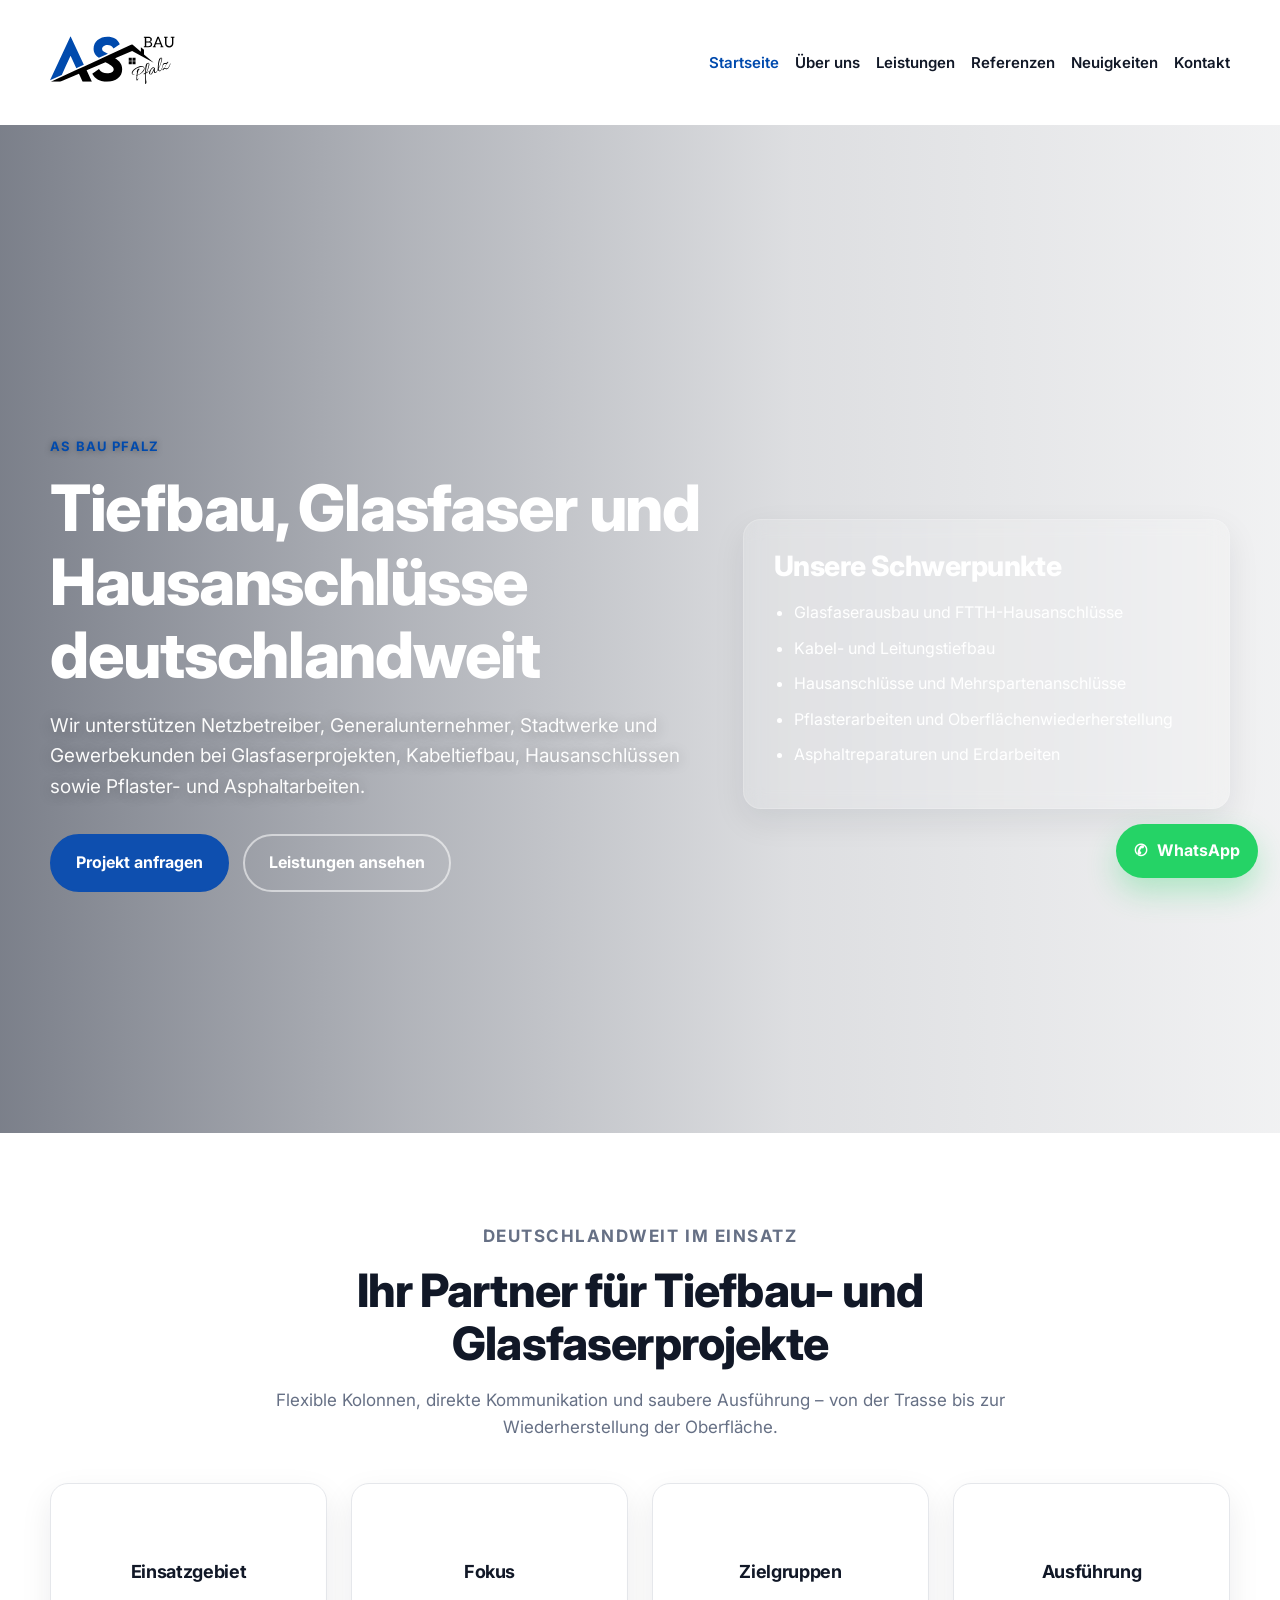
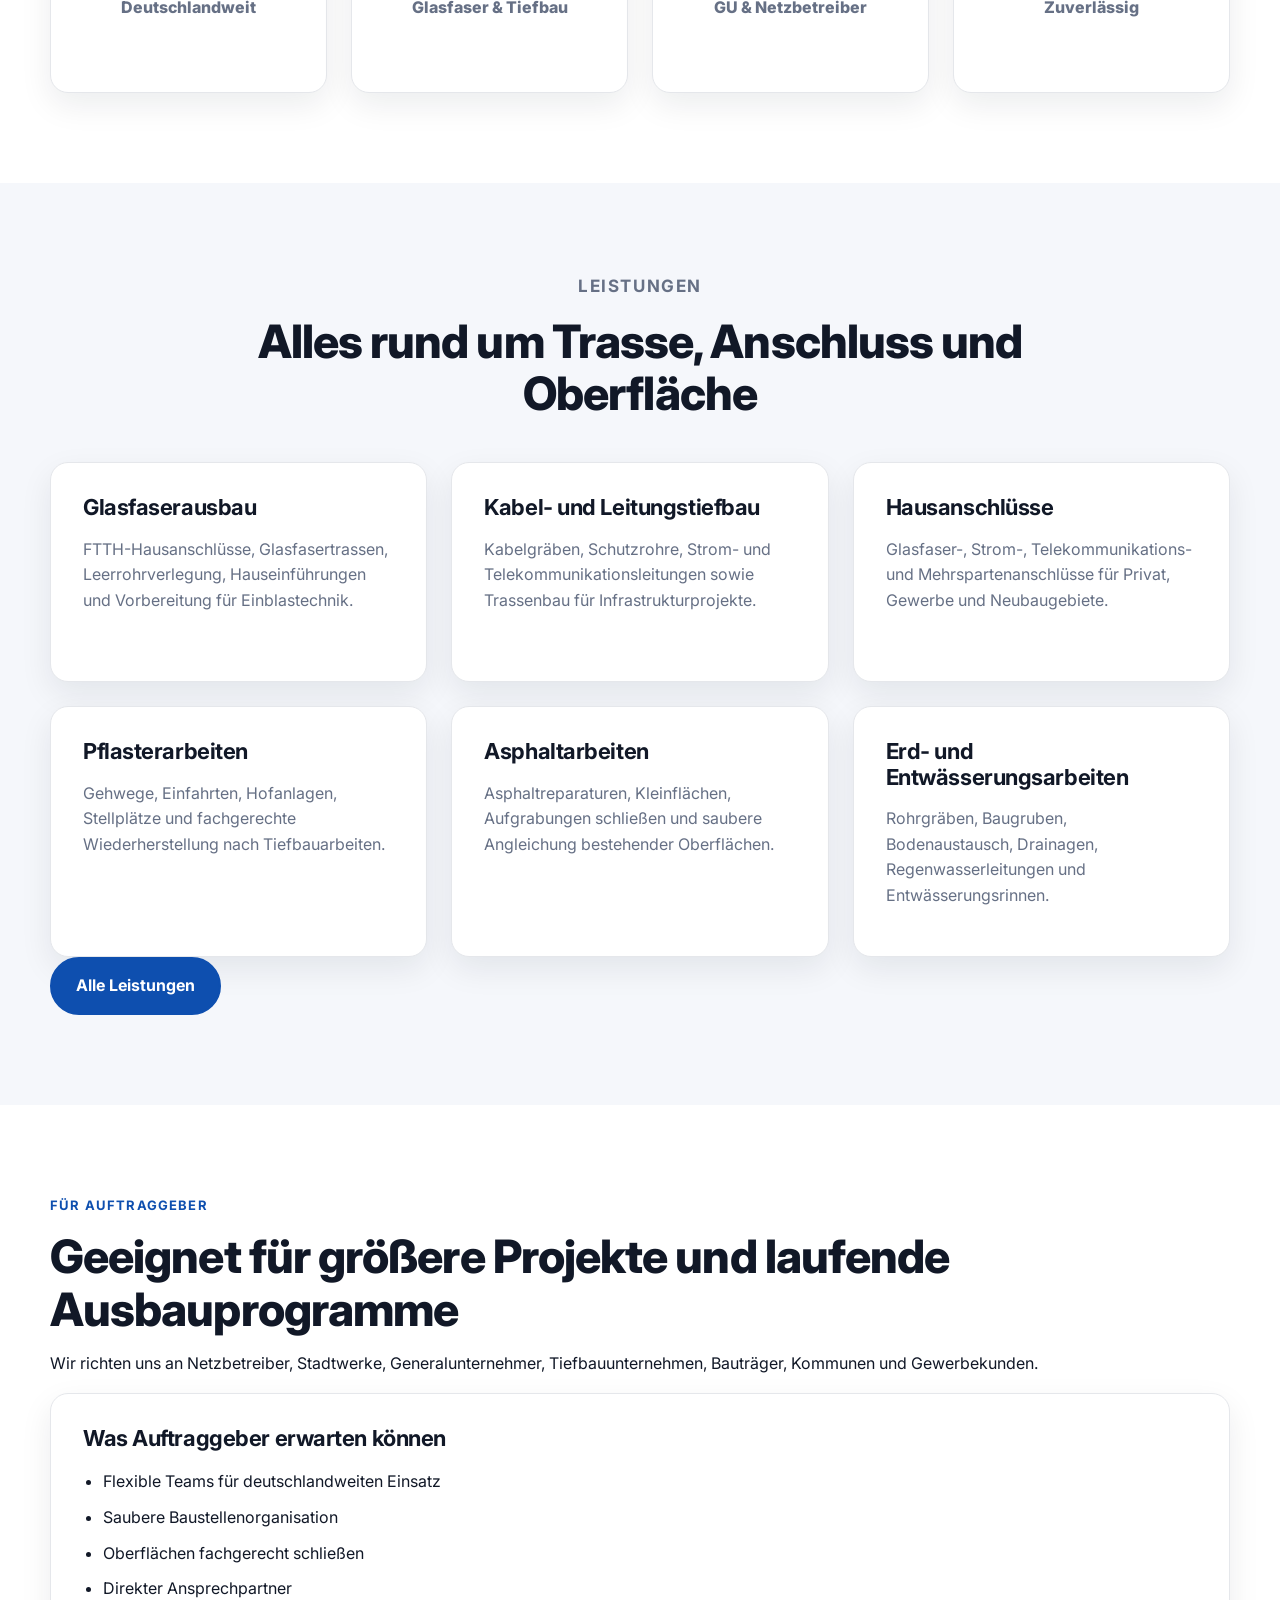
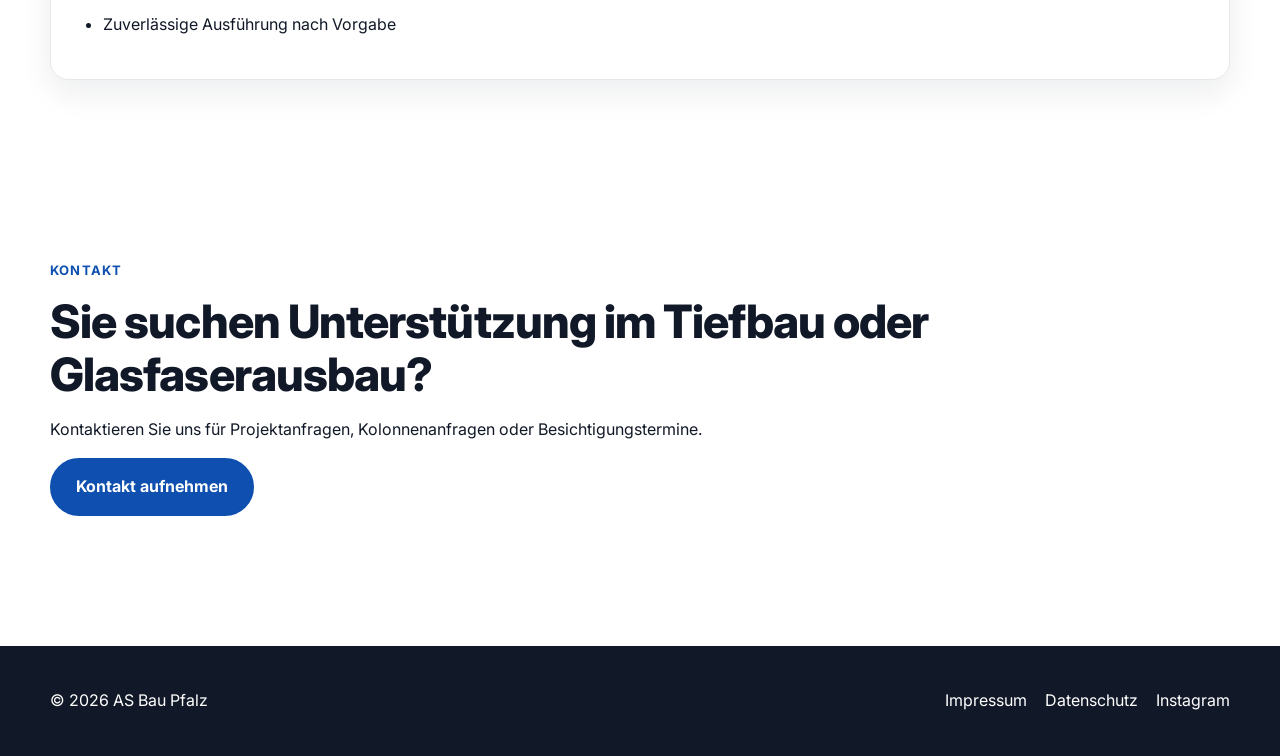
==== commit a5e0863b: "Startseite auf Tiefbau und Glasfaser umstellen" ====
--- a/index.html
+++ b/index.html
@@ -3,17 +3,17 @@
 <head>
   <meta charset="UTF-8" />
   <meta name="viewport" content="width=device-width, initial-scale=1.0" />
-  <title>AS Bau Pfalz | Trockenbau, Akustikbau und Brandschutz</title>
-  <meta name="description" content="AS Bau Pfalz – Ihr Ansprechpartner für Trockenbau, Akustikbau, Brandschutz, Malerarbeiten und Innenausbau in Bad Dürkheim und Umgebung." />
+  <title>AS Bau Pfalz | Tiefbau, Glasfaser & Hausanschlüsse deutschlandweit</title>
+  <meta name="description" content="AS Bau Pfalz: Tiefbau, Glasfaserausbau, Kabeltiefbau, Hausanschlüsse, Pflasterarbeiten und Asphaltarbeiten deutschlandweit." />
   <link rel="stylesheet" href="style.css" />
 </head>
 <body>
-  <header class="site-header site-header-overlay">
+  <header class="site-header">
     <div class="container nav-wrap">
-      <a href="index.html" class="brand">
+      <a href="index.html" class="brand" aria-label="AS Bau Pfalz Startseite">
         <img src="BAU (2500 x 2500 px).svg" alt="AS Bau Pfalz Logo" class="logo" />
       </a>
-      <nav class="site-nav">
+      <nav class="site-nav" aria-label="Hauptnavigation">
         <a href="index.html" class="active">Startseite</a>
         <a href="ueber-uns.html">Über uns</a>
         <a href="leistungen.html">Leistungen</a>
@@ -25,267 +25,97 @@
   </header>
 
   <main>
-    <section class="hero hero-image" id="hero-banner">
+    <section class="hero hero-image">
       <div class="hero-overlay">
         <div class="container hero-grid">
-          <div class="hero-content">
+          <div>
             <p class="eyebrow">AS BAU PFALZ</p>
-            <h1>Trockenbau, Akustikbau und Brandschutz aus der Pfalz</h1>
-            <p class="lead">
-              Wir stehen für saubere Ausführung, termingerechte Umsetzung und professionelle Lösungen
-              im Innenausbau für private, gewerbliche und öffentliche Projekte.
-            </p>
+            <h1>Tiefbau, Glasfaser und Hausanschlüsse deutschlandweit</h1>
+            <p class="lead">Wir unterstützen Netzbetreiber, Generalunternehmer, Stadtwerke und Gewerbekunden bei Glasfaserprojekten, Kabeltiefbau, Hausanschlüssen sowie Pflaster- und Asphaltarbeiten.</p>
             <div class="hero-actions">
-              <a class="button" href="kontakt.html">Jetzt anfragen</a>
+              <a class="button" href="kontakt.html">Projekt anfragen</a>
               <a class="button button-secondary" href="leistungen.html">Leistungen ansehen</a>
             </div>
           </div>
-
           <div class="hero-card">
-            <h2>Unsere Leistungen im Überblick</h2>
+            <h2>Unsere Schwerpunkte</h2>
             <ul class="check-list">
-              <li>Trockenbauarbeiten</li>
-              <li>Akustikdecken und Rasterdecken</li>
-              <li>Brandschutz im Innenausbau</li>
-              <li>Spachtel- und Malerarbeiten</li>
-              <li>Demontage und Innenausbau</li>
+              <li>Glasfaserausbau und FTTH-Hausanschlüsse</li>
+              <li>Kabel- und Leitungstiefbau</li>
+              <li>Hausanschlüsse und Mehrspartenanschlüsse</li>
+              <li>Pflasterarbeiten und Oberflächenwiederherstellung</li>
+              <li>Asphaltreparaturen und Erdarbeiten</li>
             </ul>
           </div>
         </div>
       </div>
     </section>
 
-    <section class="section section-intro">
-  <div class="container">
-    <div class="section-head section-head-center">
-      <p class="eyebrow">AUF EINEN BLICK</p>
-      <h2>Warum AS Bau Pfalz</h2>
-      <p>
-        Saubere Ausführung, klare Kommunikation und zuverlässige Umsetzung –
-        dafür stehen wir bei jedem Projekt.
-      </p>
-    </div>
-
-    <div class="grid-4">
-      <article class="card card-stat">
-        <h3>Projektvolumen 2025</h3>
-        <p class="stat-number">380.000 €</p>
-      </article>
-
-      <article class="card card-stat">
-        <h3>Öffentliche Auftraggeber</h3>
-        <p class="stat-number">8</p>
-      </article>
-
-      <article class="card card-stat">
-        <h3>Ø Projektgröße</h3>
-        <p class="stat-number">28.000 €</p>
-      </article>
-
-      <article class="card card-stat">
-        <h3>Festangestelltes Team</h3>
-        <p class="stat-number">6 Mitarbeiter</p>
-      </article>
-    </div>
-  </div>
-</section>
+    <section class="section">
+      <div class="container">
+        <div class="section-head section-head-center">
+          <p class="eyebrow">DEUTSCHLANDWEIT IM EINSATZ</p>
+          <h2>Ihr Partner für Tiefbau- und Glasfaserprojekte</h2>
+          <p>Flexible Kolonnen, direkte Kommunikation und saubere Ausführung – von der Trasse bis zur Wiederherstellung der Oberfläche.</p>
+        </div>
+        <div class="grid-4">
+          <article class="card card-stat"><h3>Einsatzgebiet</h3><p class="stat-number">Deutschlandweit</p></article>
+          <article class="card card-stat"><h3>Fokus</h3><p class="stat-number">Glasfaser & Tiefbau</p></article>
+          <article class="card card-stat"><h3>Zielgruppen</h3><p class="stat-number">GU & Netzbetreiber</p></article>
+          <article class="card card-stat"><h3>Ausführung</h3><p class="stat-number">Zuverlässig</p></article>
+        </div>
+      </div>
+    </section>
 
     <section class="section section-alt">
-  <div class="container">
-    <div class="section-head section-head-center">
-      <p class="eyebrow">REFERENZEN</p>
-      <h2>Einblicke in unsere Leistungen</h2>
-      <p>
-        Ausgewählte Leistungsbereiche und typische Projektarten aus unserem Arbeitsalltag.
-      </p>
-    </div>
+      <div class="container">
+        <div class="section-head section-head-center">
+          <p class="eyebrow">LEISTUNGEN</p>
+          <h2>Alles rund um Trasse, Anschluss und Oberfläche</h2>
+        </div>
+        <div class="grid-3">
+          <article class="card card-service"><h3>Glasfaserausbau</h3><p>FTTH-Hausanschlüsse, Glasfasertrassen, Leerrohrverlegung, Hauseinführungen und Vorbereitung für Einblastechnik.</p></article>
+          <article class="card card-service"><h3>Kabel- und Leitungstiefbau</h3><p>Kabelgräben, Schutzrohre, Strom- und Telekommunikationsleitungen sowie Trassenbau für Infrastrukturprojekte.</p></article>
+          <article class="card card-service"><h3>Hausanschlüsse</h3><p>Glasfaser-, Strom-, Telekommunikations- und Mehrspartenanschlüsse für Privat, Gewerbe und Neubaugebiete.</p></article>
+          <article class="card card-service"><h3>Pflasterarbeiten</h3><p>Gehwege, Einfahrten, Hofanlagen, Stellplätze und fachgerechte Wiederherstellung nach Tiefbauarbeiten.</p></article>
+          <article class="card card-service"><h3>Asphaltarbeiten</h3><p>Asphaltreparaturen, Kleinflächen, Aufgrabungen schließen und saubere Angleichung bestehender Oberflächen.</p></article>
+          <article class="card card-service"><h3>Erd- und Entwässerungsarbeiten</h3><p>Rohrgräben, Baugruben, Bodenaustausch, Drainagen, Regenwasserleitungen und Entwässerungsrinnen.</p></article>
+        </div>
+        <div class="center-button"><a class="button" href="leistungen.html">Alle Leistungen</a></div>
+      </div>
+    </section>
 
-    <div class="grid-3">
-      <article class="card card-service">
-        <h3>Trockenbau</h3>
-        <p>
-          Ständerwände, Vorsatzschalen, Deckenbekleidungen und individuelle Innenausbaulösungen
-          für private, gewerbliche und öffentliche Projekte.
-        </p>
-      </article>
-
-      <article class="card card-service">
-        <h3>Akustikbau</h3>
-        <p>
-          Akustikdecken, Rasterdecken und funktionale Deckenlösungen für bessere Raumakustik
-          und ein sauberes Gesamtbild.
-        </p>
-      </article>
-
-      <article class="card card-service">
-        <h3>Brandschutz</h3>
-        <p>
-          Fachgerechte Ausführung von Brandschutzbekleidungen und Lösungen im Innenausbau
-          mit erhöhten technischen Anforderungen.
-        </p>
-      </article>
-    </div>
-
-    <div style="text-align:center; margin-top: 28px;">
-      <a class="button" href="referenzen.html">Mehr zu unseren Referenzen</a>
-    </div>
-  </div>
-</section>
-
-<section class="section">
-  <div class="container">
-    <div class="section-head section-head-center">
-      <p class="eyebrow">IHRE VORTEILE</p>
-      <h2>Darauf können Sie sich verlassen</h2>
-      <p>
-        Klare Kommunikation, saubere Ausführung und termingerechte Umsetzung
-        stehen bei uns auf jeder Baustelle im Mittelpunkt.
-      </p>
-    </div>
-
-    <div class="grid-3">
-      <article class="card card-feature">
-        <h3>Saubere Ausführung</h3>
-        <p>
-          Präzise, ordentliche und fachgerechte Arbeiten – von der Vorbereitung bis zur Fertigstellung.
-        </p>
-      </article>
-
-      <article class="card card-feature">
-        <h3>Klare Kommunikation</h3>
-        <p>
-          Transparente Abstimmung, direkte Erreichbarkeit und ein professioneller Umgang während des gesamten Projekts.
-        </p>
-      </article>
-
-      <article class="card card-feature">
-        <h3>Zuverlässige Umsetzung</h3>
-        <p>
-          Strukturierte Abläufe, termingerechtes Arbeiten und ein hoher Anspruch an Qualität und Ergebnis.
-        </p>
-      </article>
-    </div>
-  </div>
-</section>
-    
     <section class="section">
-      <div class="container split split-highlight">
-        <div class="card soft card-highlight">
-          <p class="eyebrow">Referenzen</p>
-          <h2>Einblick in unsere Arbeiten</h2>
-          <p>
-            Entdecken Sie ausgewählte Projektarten, typische Leistungen und erste Referenzbeispiele aus unserem Tätigkeitsbereich.
-          </p>
-          <a class="text-link" href="referenzen.html">Zu den Referenzen</a>
+      <div class="container split">
+        <div>
+          <p class="eyebrow">FÜR AUFTRAGGEBER</p>
+          <h2>Geeignet für größere Projekte und laufende Ausbauprogramme</h2>
+          <p>Wir richten uns an Netzbetreiber, Stadtwerke, Generalunternehmer, Tiefbauunternehmen, Bauträger, Kommunen und Gewerbekunden.</p>
         </div>
-
-        <div class="card soft card-highlight">
-          <p class="eyebrow">Neuigkeiten</p>
-          <h2>Aktuelles von AS Bau Pfalz</h2>
-          <p>
-            Hier finden Sie künftig Informationen zu neuen Projekten, laufenden Baustellen und wichtigen Neuigkeiten rund um unser Unternehmen.
-          </p>
-          <a class="text-link" href="neuigkeiten.html">Zu den Neuigkeiten</a>
+        <div class="card">
+          <h3>Was Auftraggeber erwarten können</h3>
+          <ul class="check-list dark">
+            <li>Flexible Teams für deutschlandweiten Einsatz</li>
+            <li>Saubere Baustellenorganisation</li>
+            <li>Oberflächen fachgerecht schließen</li>
+            <li>Direkter Ansprechpartner</li>
+            <li>Zuverlässige Ausführung nach Vorgabe</li>
+          </ul>
         </div>
       </div>
     </section>
 
     <section class="section cta-section">
-  <div class="container contact-panel">
-    <div class="contact-panel-card">
-      <div class="contact-panel-grid">
-        <div class="contact-panel-left">
-          <p class="eyebrow">KONTAKT</p>
-          <h2>Sie planen ein Projekt?</h2>
-          <p class="contact-panel-lead">
-            Sprechen Sie mit uns über Ihr Vorhaben im Bereich Trockenbau, Akustikbau,
-            Brandschutz oder Innenausbau.
-          </p>
-
-          <div class="contact-info-list">
-            <div class="contact-info-row">
-              <strong class="icon-phone">Telefon</strong>
-              <ul>
-                <li>06322 91 99 99-4</li>
-                <li>0172 602 18 15</li>
-              </ul>
-            </div>
-
-            <div class="contact-info-row">
-              <strong class="icon-mail">E-Mail</strong>
-              <p class="single-line">kontakt@as-bau-pfalz.com</p>
-            </div>
-          </div>
-        </div>
-
-        <div class="contact-panel-right">
-          <h3>Schnell erreichbar</h3>
-          <p>
-            Für Anfragen, Besichtigungen und Projektabstimmungen stehen wir Ihnen
-            zeitnah zur Verfügung.
-          </p>
-
-          <div class="contact-side-box">
-            <strong class="icon-location">Einsatzgebiet</strong>
-            <ul>
-              <li>Bad Dürkheim</li>
-              <li>Ludwigshafen</li>
-              <li>Mannheim und Umgebung</li>
-            </ul>
-          </div>
-
-          <a class="button" href="kontakt.html">Kontakt aufnehmen</a>
-        </div>
+      <div class="container contact-panel-card">
+        <p class="eyebrow">KONTAKT</p>
+        <h2>Sie suchen Unterstützung im Tiefbau oder Glasfaserausbau?</h2>
+        <p>Kontaktieren Sie uns für Projektanfragen, Kolonnenanfragen oder Besichtigungstermine.</p>
+        <a class="button" href="kontakt.html">Kontakt aufnehmen</a>
       </div>
-    </div>
-  </div>
-</section>
+    </section>
   </main>
 
   <footer class="site-footer">
-    <div class="container footer-wrap">
-      <p>© 2026 AS Bau Pfalz</p>
-      <div class="footer-links">
-        <a href="impressum.html">Impressum</a>
-        <a href="datenschutz.html">Datenschutz</a>
-      </div>
-    </div>
-  </footer>
-
-  <script>
-    (function () {
-      const hero = document.getElementById('hero-banner');
-      if (!hero) return;
-
-      let ticking = false;
-
-      function updateParallax() {
-        const scrollY = window.scrollY || window.pageYOffset;
-        const rect = hero.getBoundingClientRect();
-        const heroTop = scrollY + rect.top;
-        const heroHeight = hero.offsetHeight;
-        const distance = scrollY - heroTop;
-
-        if (scrollY <= heroTop + heroHeight) {
-          const speed = 0.35;
-          const yPos = distance * speed;
-          hero.style.backgroundPosition = `center ${yPos}px`;
-        }
-
-        ticking = false;
-      }
-
-      window.addEventListener('scroll', function () {
-        if (!ticking) {
-          window.requestAnimationFrame(updateParallax);
-          ticking = true;
-        }
-      });
-
-      updateParallax();
-    })();
-  </script>
-    <footer class="site-footer">
     <div class="container footer-wrap">
       <p>© 2026 AS Bau Pfalz</p>
       <div class="footer-links">
@@ -301,10 +131,7 @@
      target="_blank"
      rel="noopener noreferrer"
      aria-label="WhatsApp Kontakt">
-    <span class="whatsapp-float-icon">✆</span>
-    <span class="whatsapp-float-text">WhatsApp</span>
+    <span>✆</span><strong>WhatsApp</strong>
   </a>
 </body>
 </html>
-</body>
-</html>
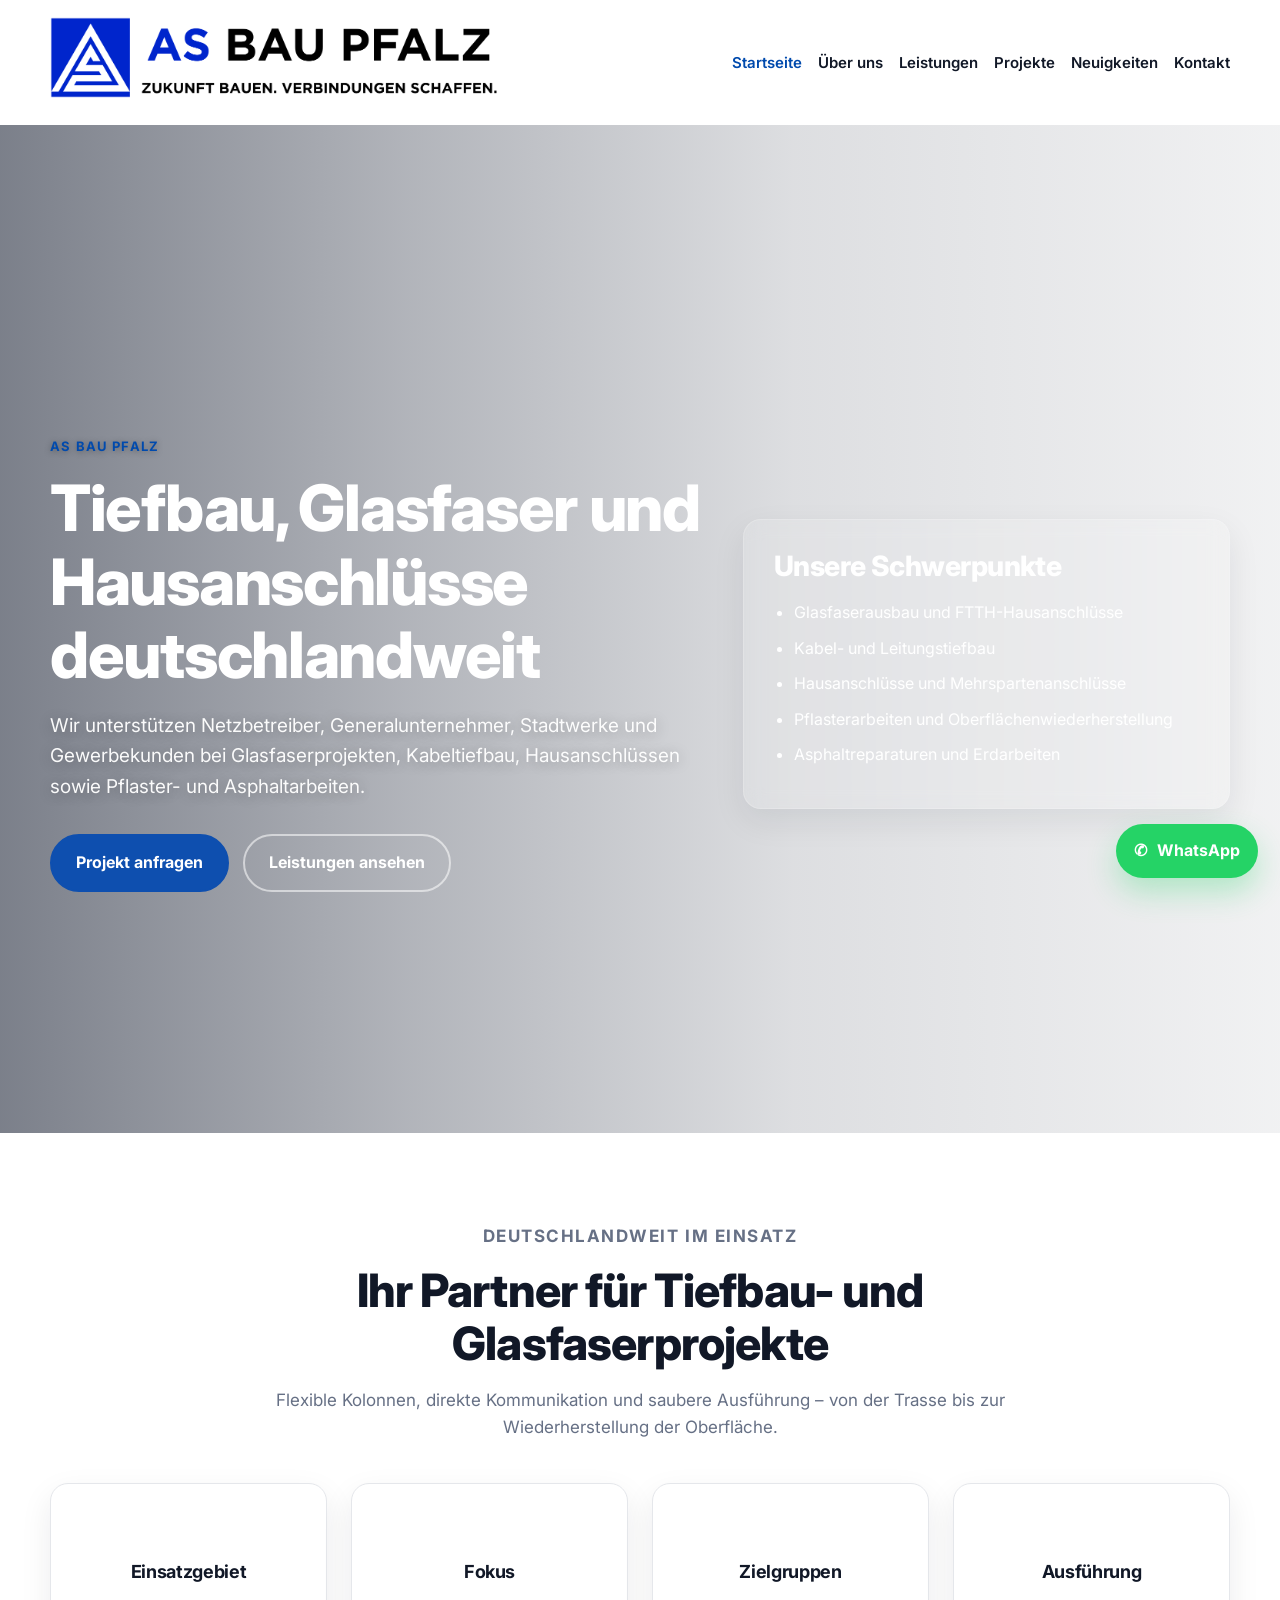
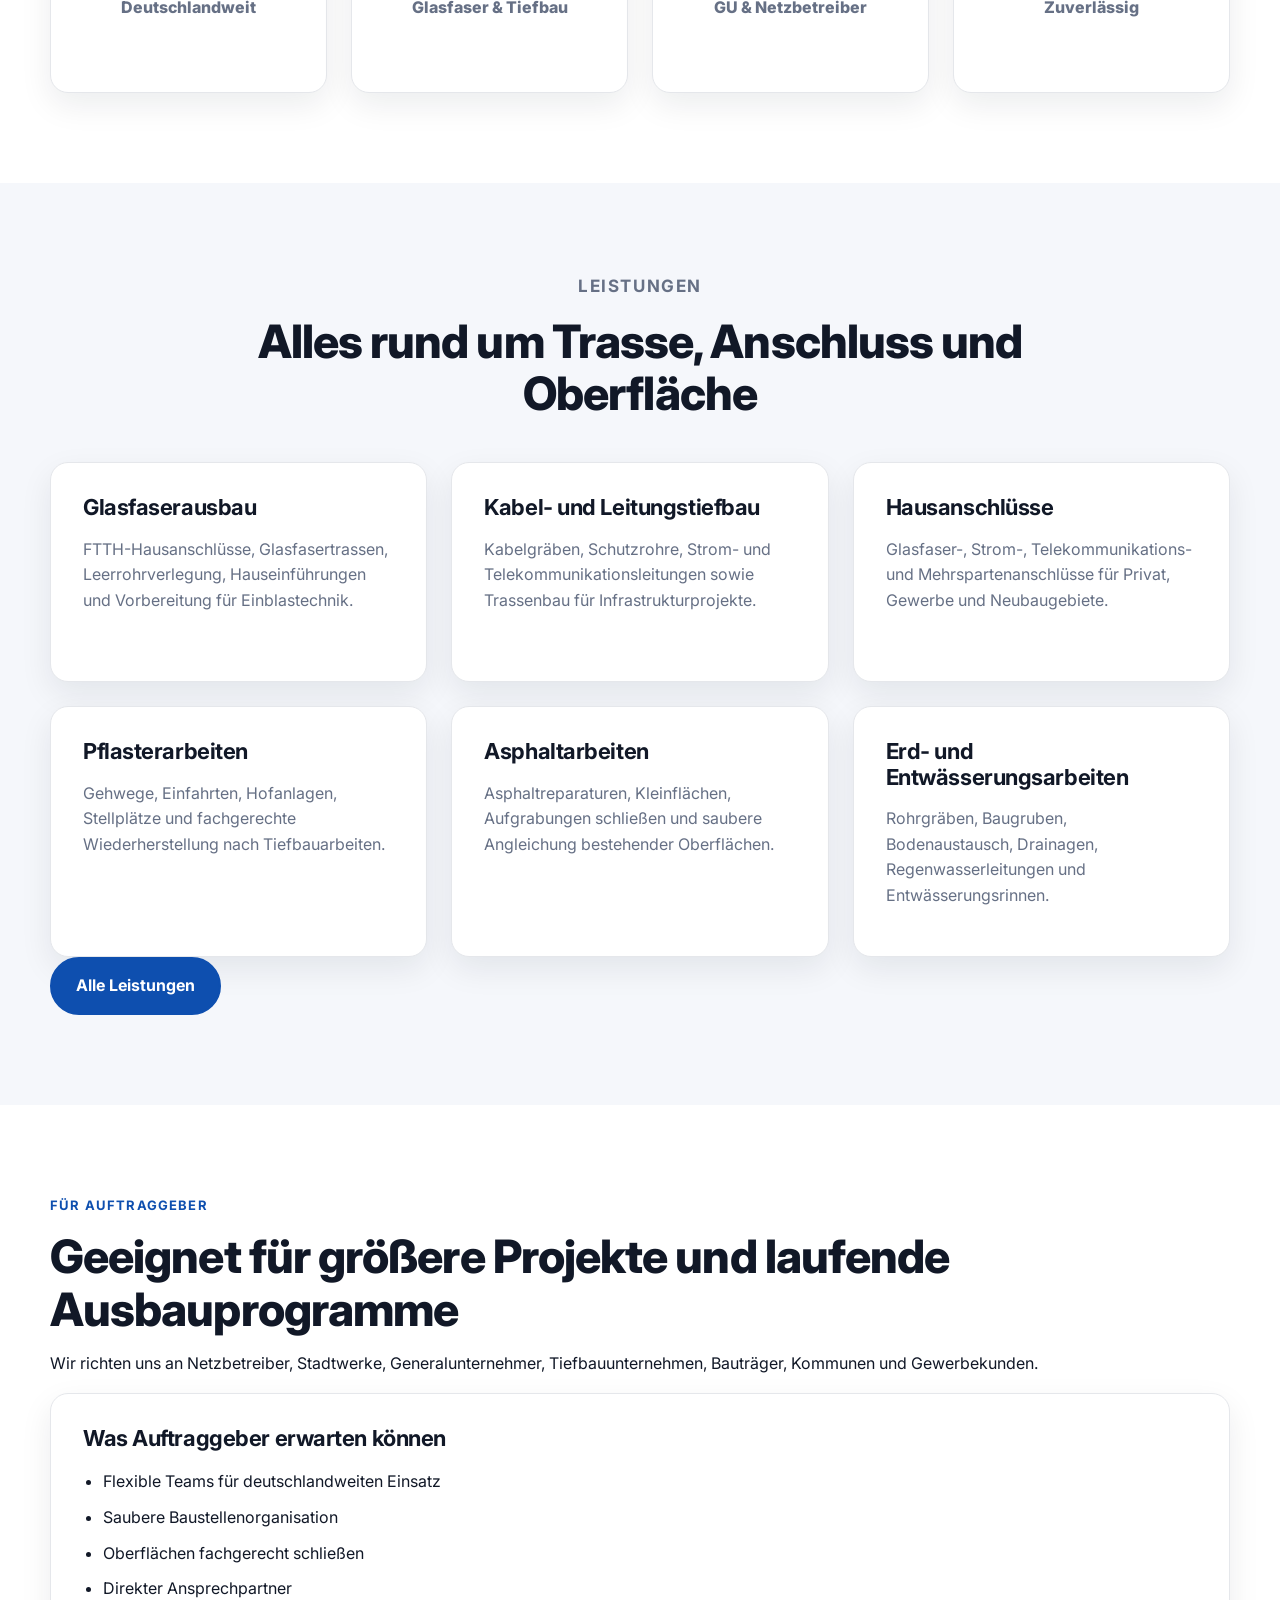
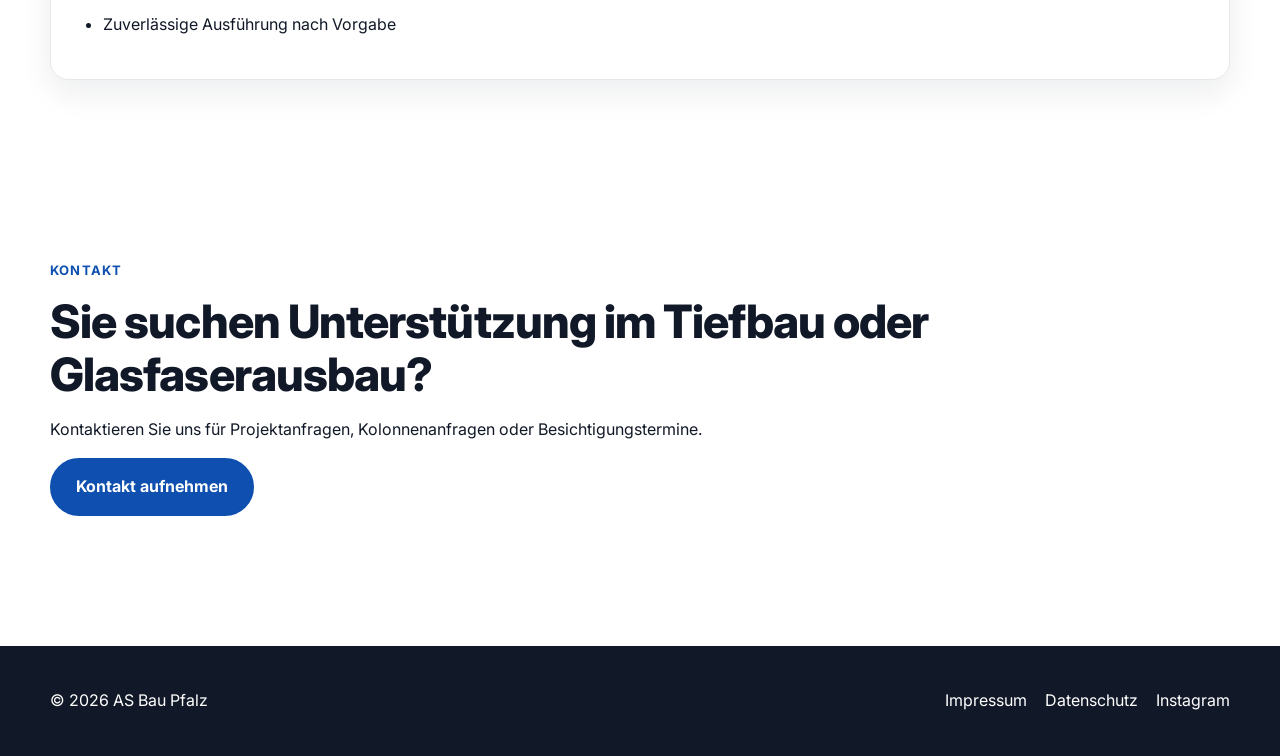
==== commit 0caa2cab: "Neues Logo auf Startseite einbauen" ====
--- a/index.html
+++ b/index.html
@@ -11,13 +11,13 @@
   <header class="site-header">
     <div class="container nav-wrap">
       <a href="index.html" class="brand" aria-label="AS Bau Pfalz Startseite">
-        <img src="BAU (2500 x 2500 px).svg" alt="AS Bau Pfalz Logo" class="logo" />
+        <img src="logo (3).png" alt="AS Bau Pfalz Logo" class="logo" />
       </a>
       <nav class="site-nav" aria-label="Hauptnavigation">
         <a href="index.html" class="active">Startseite</a>
         <a href="ueber-uns.html">Über uns</a>
         <a href="leistungen.html">Leistungen</a>
-        <a href="referenzen.html">Referenzen</a>
+        <a href="referenzen.html">Projekte</a>
         <a href="neuigkeiten.html">Neuigkeiten</a>
         <a href="kontakt.html">Kontakt</a>
       </nav>
